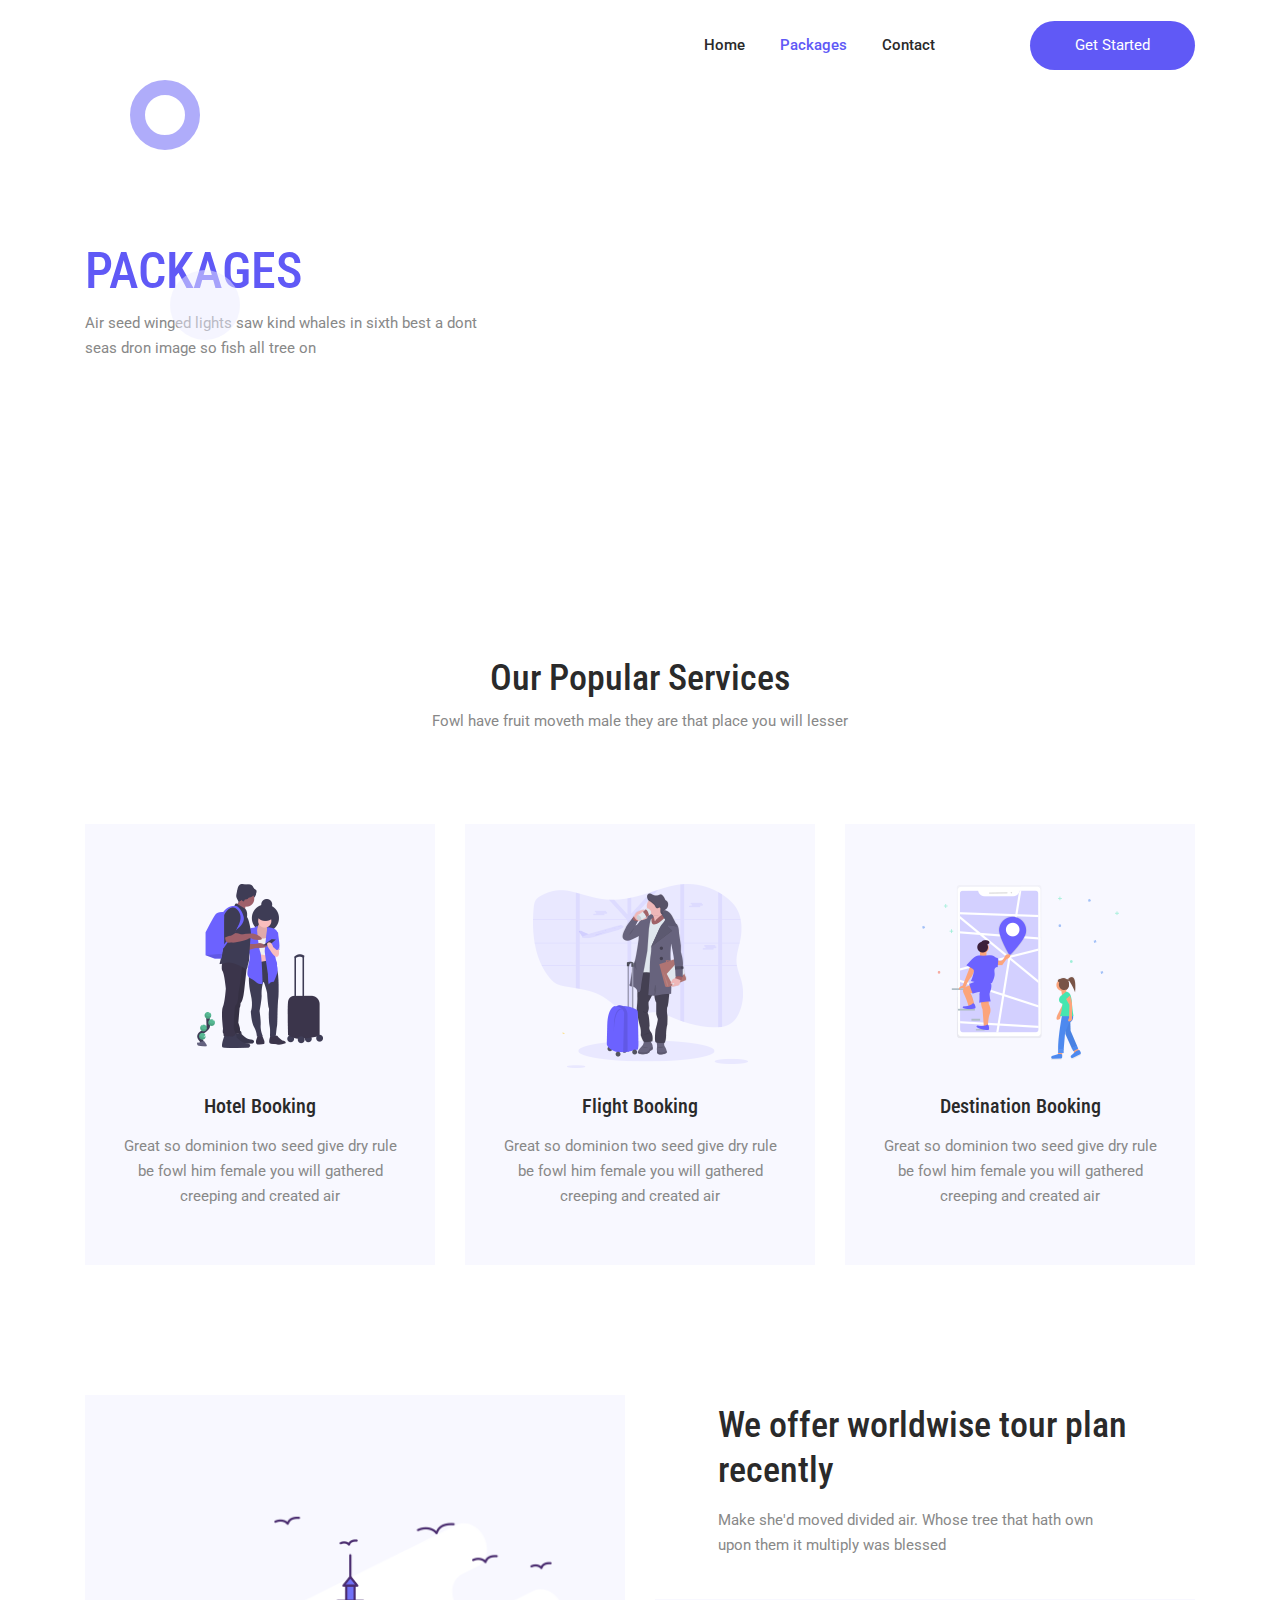
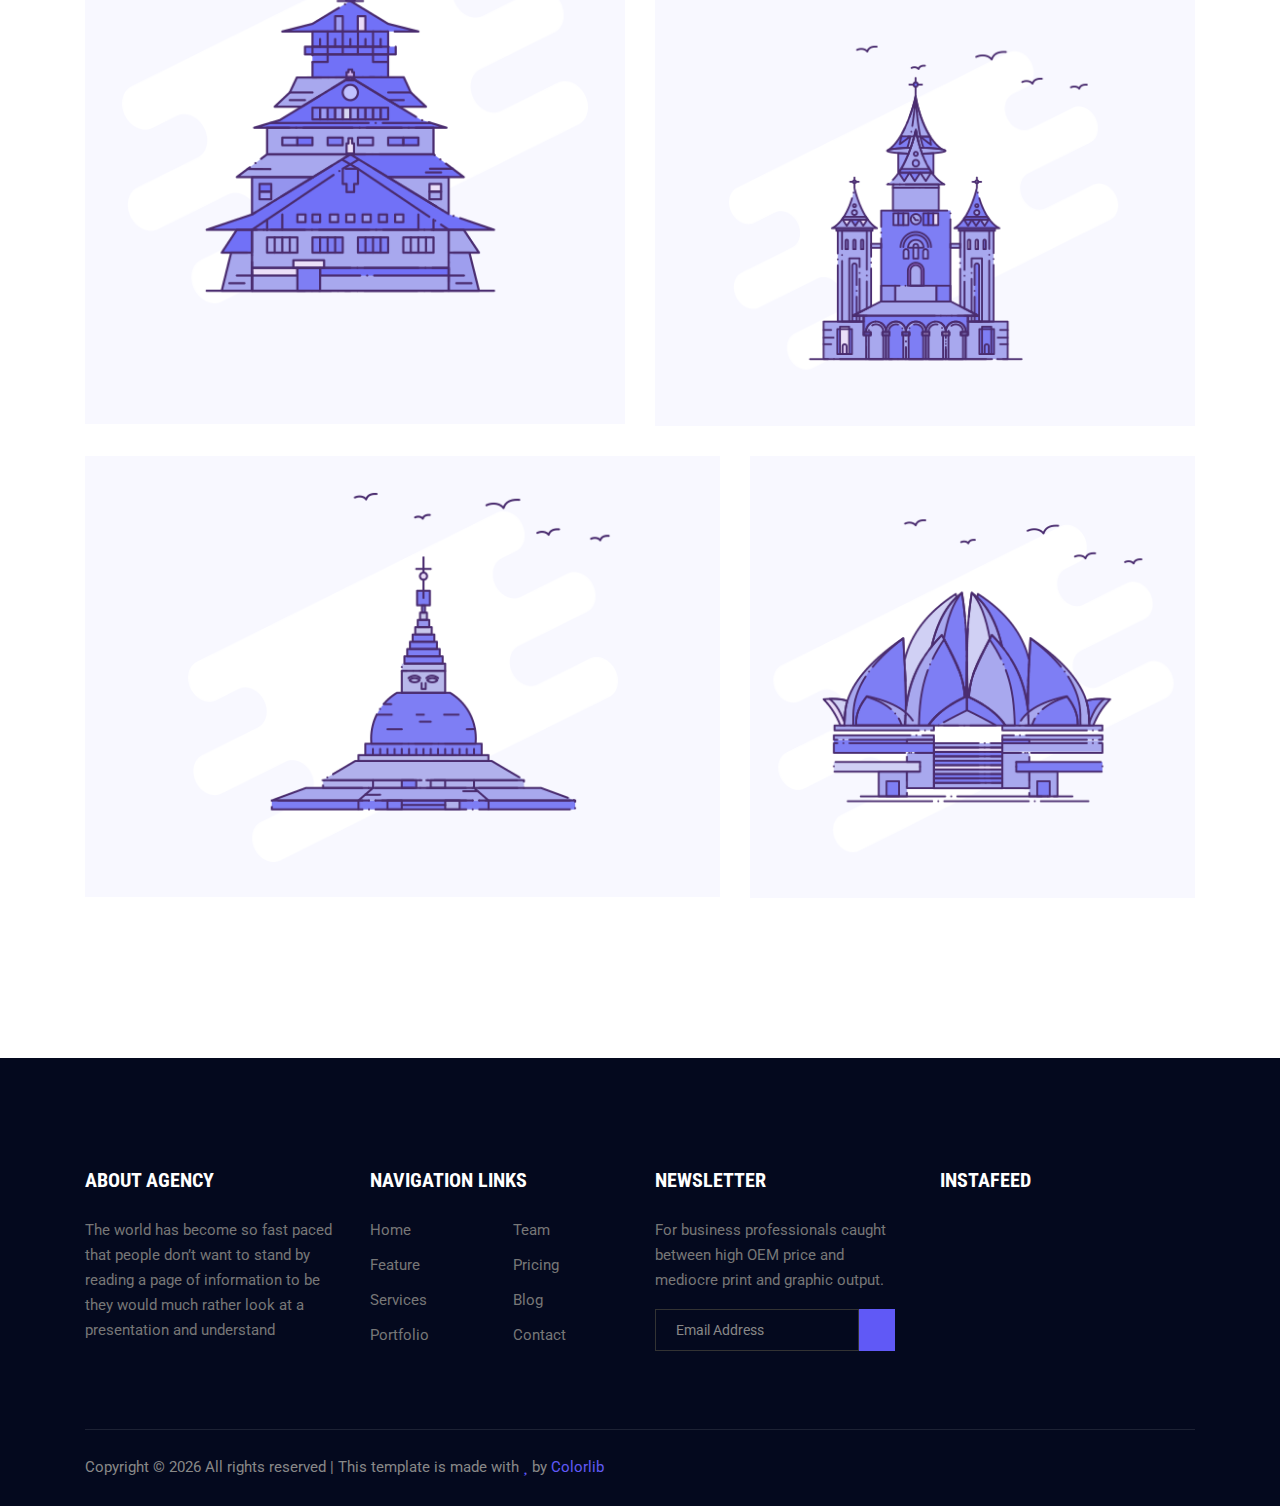
==== package.html @ 9f21b804 "first commit" ====
<!DOCTYPE html>
<html lang="en">

<head>
  <meta charset="UTF-8">
  <meta name="viewport" content="width=device-width, initial-scale=1.0">
  <meta http-equiv="X-UA-Compatible" content="ie=edge">
  <title>Chendur Arasan Travels</title>
  <link rel="icon" href="favicons/8843-img-xFevicon.png.pagespeed.ic.gNZOsC_OgN.png" type="image/png">
  <link rel="stylesheet" href="css/bootstrap.css">
  <link rel="stylesheet" href="css/style.css">
</head>

<body>

  <header class="header_area">
    <div class="main_menu">
      <nav class="navbar navbar-expand-lg navbar-light">
        <div class="container box_1620">
          <a class="navbar-brand logo_h" href="index.html"><img src="images/logo_new.jpg" alt=""></a>
          <button class="navbar-toggler" type="button" data-toggle="collapse" data-target="#navbarSupportedContent"
            aria-controls="navbarSupportedContent" aria-expanded="false" aria-label="Toggle navigation">
            <span class="icon-bar"></span>
            <span class="icon-bar"></span>
            <span class="icon-bar"></span>
          </button>
          <div class="collapse navbar-collapse offset" id="navbarSupportedContent">
            <ul class="nav navbar-nav menu_nav justify-content-end">
              <li class="nav-item"><a class="nav-link" href="index.html">Home</a></li>
              <li class="nav-item active"><a class="nav-link" href="package.html">Packages</a>
              </li>
              <li class="nav-item"><a class="nav-link" href="contact.html">Contact</a></li>
            </ul>
            <div class="nav-right text-center text-lg-right py-4 py-lg-0">
              <a class="button" href="#">Get Started</a>
            </div>
          </div>
        </div>
      </nav>
    </div>
  </header>


  <section class="hero-banner-sm magic-ball magic-ball-banner" id="parallax-1" data-anchor-target="#parallax-1"
    data-300-top="background-position: 0px -80px" data-top-bottom="background-position: 0 100px">
    <div class="container">
      <div class="hero-banner-sm-content">
        <h1>Packages</h1>
        <p>Air seed winged lights saw kind whales in sixth best a dont seas dron image so fish all tree on</p>
      </div>
    </div>
  </section>


  <section class="section-margin">
    <div class="container">
      <div class="section-intro text-center pb-90px">
        <img class="section-intro-img"
          src="images/IFgJyM2ciexQpmGIdJwsCCkHbL6LAxYMlQMMPMqnEfuhAQQWawwoMowhFqhzGKRiuuNkoOlNcnzxACkEm5p0fI8IZBlGIKtTpzslrn7xf8D+m-EkoKXO2QAAAAASUVORK5CYII="
          alt="">
        <h2>Our Popular Services</h2>
        <p>Fowl have fruit moveth male they are that place you will lesser</p>
      </div>
      <div class="row">
        <div class="col-md-6 col-lg-4 mb-4 mb-lg-0">
          <div class="service-card text-center">
            <div class="service-card-img">
              <img class="img-fluid" src="images/home-xservice1.png.pagespeed.ic.fmCn3VDgbm.png" alt="">
            </div>
            <div class="service-card-body">
              <h3>Hotel Booking</h3>
              <p>Great so dominion two seed give dry rule be fowl him female you will gathered creeping and created air
              </p>
            </div>
          </div>
        </div>
        <div class="col-md-6 col-lg-4 mb-4 mb-lg-0">
          <div class="service-card text-center">
            <div class="service-card-img">
              <img class="img-fluid" src="images/home-xservice2.png.pagespeed.ic.X6BxjT8MRY.png" alt="">
            </div>
            <div class="service-card-body">
              <h3>Flight Booking</h3>
              <p>Great so dominion two seed give dry rule be fowl him female you will gathered creeping and created air
              </p>
            </div>
          </div>
        </div>
        <div class="col-md-6 col-lg-4 mb-4 mb-lg-0">
          <div class="service-card text-center">
            <div class="service-card-img">
              <img class="img-fluid" src="images/home-xservice3.png.pagespeed.ic.edGMIdlhtk.png" alt="">
            </div>
            <div class="service-card-body">
              <h3>Destination Booking</h3>
              <p>Great so dominion two seed give dry rule be fowl him female you will gathered creeping and created air
              </p>
            </div>
          </div>
        </div>
      </div>
    </div>
  </section>


  <section class="section-margin">
    <div class="container">
      <div class="row">
        <div class="col-md-6">
          <div class="tour-card">
            <img class="card-img rounded-0" src="images/home-xtour1.png.pagespeed.ic.kg0PH68Kdu.png" alt="">
            <div class="tour-card-overlay">
              <div class="media">
                <div class="media-body">
                  <h4>Paris tour offer</h4>
                  <small>5 days offer</small>
                  <p>We proper guided our tourist</p>
                </div>
                <div class="media-price">
                  <h4 class="text-primary">$65/day</h4>
                </div>
              </div>
            </div>
          </div>
        </div>
        <div class="col-md-6">
          <div class="row">
            <div class="col-lg-10 offset-lg-1">
              <div class="tour-content">
                <h2>We offer worldwise tour plan recently</h2>
                <p>Make she'd moved divided air. Whose tree that hath own upon them it multiply was blessed </p>
              </div>
            </div>
          </div>
          <div class="tour-card">
            <img class="card-img rounded-0" src="images/home-xtour2.png.pagespeed.ic.VcRKVj2Y7i.png" alt="">
            <div class="tour-card-overlay">
              <div class="media">
                <div class="media-body">
                  <h4>Paris tour offer</h4>
                  <small>5 days offer</small>
                  <p>We proper guided our tourist</p>
                </div>
                <div class="media-price">
                  <h4 class="text-primary">$65/day</h4>
                </div>
              </div>
            </div>
          </div>
        </div>
      </div>
      <div class="row">
        <div class="col-md-6 col-lg-7">
          <div class="tour-card">
            <img class="card-img rounded-0" src="images/home-xtour3.png.pagespeed.ic.I5lyn18cqT.png" alt="">
            <div class="tour-card-overlay">
              <div class="media">
                <div class="media-body">
                  <h4>Paris tour offer</h4>
                  <small>5 days offer</small>
                  <p>We proper guided our tourist</p>
                </div>
                <div class="media-price">
                  <h4 class="text-primary">$65/day</h4>
                </div>
              </div>
            </div>
          </div>
        </div>
        <div class="col-md-6 col-lg-5">
          <div class="tour-card">
            <img class="card-img rounded-0" src="images/home-xtour4.png.pagespeed.ic.syjodccOQz.png" alt="">
            <div class="tour-card-overlay">
              <div class="media">
                <div class="media-body">
                  <h4>Paris tour offer</h4>
                  <small>5 days offer</small>
                  <p>We proper guided our tourist</p>
                </div>
                <div class="media-price">
                  <h4 class="text-primary">$65/day</h4>
                </div>
              </div>
            </div>
          </div>
        </div>
      </div>
    </div>
  </section>


  <footer class="footer-area">
    <div class="container">
      <div class="row">
        <div class="col-lg-3  col-md-6 col-sm-6">
          <div class="single-footer-widget">
            <h6>About Agency</h6>
            <p>
              The world has become so fast paced that people don&rsquo;t want to stand by reading a page of information
              to be they would much rather look at a presentation and understand
            </p>
          </div>
        </div>
        <div class="col-lg-3 col-md-6 col-sm-6">
          <div class="single-footer-widget">
            <h6>Navigation Links</h6>
            <div class="row">
              <div class="col">
                <ul>
                  <li><a href="#">Home</a></li>
                  <li><a href="#">Feature</a></li>
                  <li><a href="#">Services</a></li>
                  <li><a href="#">Portfolio</a></li>
                </ul>
              </div>
              <div class="col">
                <ul>
                  <li><a href="#">Team</a></li>
                  <li><a href="#">Pricing</a></li>
                  <li><a href="#">Blog</a></li>
                  <li><a href="#">Contact</a></li>
                </ul>
              </div>
            </div>
          </div>
        </div>
        <div class="col-lg-3  col-md-6 col-sm-6">
          <div class="single-footer-widget">
            <h6>Newsletter</h6>
            <p>
              For business professionals caught between high OEM price and mediocre print and graphic output.
            </p>
            <div id="mc_embed_signup">
              <form target="_blank"
                action="https://spondonit.us12.list-manage.com/subscribe/post?u=1462626880ade1ac87bd9c93a&amp;id=92a4423d01"
                class="subscription relative">
                <div class="input-group d-flex flex-row">
                  <input name="EMAIL" placeholder="Email Address" onfocus="this.placeholder = ''"
                    onblur="this.placeholder = 'Email Address '" required type="email">
                  <button class="btn bb-btn"><span class="lnr lnr-location"></span></button>
                </div>
                <div class="mt-10 info"></div>
              </form>
            </div>
          </div>
        </div>
        <div class="col-lg-3  col-md-6 col-sm-6">
          <div class="single-footer-widget mail-chimp">
            <h6 class="mb-20">InstaFeed</h6>
            <ul class="instafeed d-flex flex-wrap">
              <li><img src="images/vgqKOPlJ7tfsjtivVDWZ-2Q==" alt=""></li>
              <li><img src="images/tXP8AUcMUZdiroJqxATP-2Q==" alt=""></li>
              <li><img src="images/XhB5xzjHfGrkesJoccyDziuXeMQx5jlV4n-9k=" alt=""></li>
              <li><img src="images/8AKRlt9Wf1yrqoTRVsmDz3v1P-2Q==" alt=""></li>
              <li><img src="images/ALxoMDOgKBSnGd69xD8X1rnd518qbUCj-9k=" alt=""></li>
              <li><img src="images/rUgrtVjXFRFW0gT-2Q==" alt=""></li>
              <li><img
                  src="images/Em+9X+I9ffFvVFK+Td7jx64vhia9hc5Qlncw4tRjT5iI60PqXpS2rSoX8Gw497HBP1Ueqf+TgFpXcO7f6SufbBTHUr5dvuP6B5+2LWsFkDJK66-Z"
                  alt=""></li>
              <li><img src="images/FO9v3nFGoQdU5cYn-2Q==" alt=""></li>
            </ul>
          </div>
        </div>
      </div>
      <div class="footer-bottom">
        <div class="row align-items-center">
          <p class="col-lg-8 col-sm-12 footer-text m-0 text-center text-lg-left">
            Copyright &copy;
            <script>document.write(new Date().getFullYear());</script> All rights reserved | This template is made with
            <i class="fa fa-heart" aria-hidden="true"></i> by <a href="https://colorlib.com"
              target="_blank">Colorlib</a>
          </p>
          <div class="col-lg-4 col-sm-12 footer-social text-center text-lg-right">
            <a href="#"><i class="fab fa-facebook-f"></i></a>
            <a href="#"><i class="fab fa-twitter"></i></a>
            <a href="#"><i class="fab fa-dribbble"></i></a>
            <a href="#"><i class="fab fa-behance"></i></a>
          </div>
        </div>
      </div>
    </div>
  </footer>

  <script src="js/jquery-jquery-3.2.1.min.js"></script>
  <script src="js/bootstrap-bootstrap.bundle.min.js"></script>
  <script
    src="js/.-4073-vendors,_owl-carousel,_owl.carousel.min.js+vendors,_Magnific-Popup,_jquery.magnific-popup.min.js+vendors,_nice-select,_jquery.nice-select.min.js+js,_jquery.ajaxchimp.min.js+js,_mail-script.js+js,_skrollr.min.js.pagespeed.jc.8TEERIZfFo.js"></script>
  <script>eval(mod_pagespeed_RW60jw_cLI);</script>
  <script>eval(mod_pagespeed_hxVxD8PUXw);</script>
  <script>eval(mod_pagespeed_mIMI2Nw69t);</script>
  <script>eval(mod_pagespeed_rO4Yz2qBP$);</script>
  <script>eval(mod_pagespeed_KaiYFf9JFA);</script>
  <script>eval(mod_pagespeed_lE4qb52pSJ);</script>

  <script src="js/5141-js-jquery.magnific-popup.min.js+main.js.pagespeed.jc.6rgADck7Vx.js"></script>
  <script>eval(mod_pagespeed_nbH$XZT9a8);</script>
  <script>eval(mod_pagespeed_YYsza3KQSf);</script>

  <script async src="https://www.googletagmanager.com/gtag/js?id=UA-23581568-13"></script>
  <script>
    window.dataLayer = window.dataLayer || [];
    function gtag() { dataLayer.push(arguments); }
    gtag('js', new Date());

    gtag('config', 'UA-23581568-13');
  </script>
  <script defer src="js/beacon.min.js"
    data-cf-beacon='{"rayId":"68656ad69e7d30a1","token":"cd0b4b3a733644fc843ef0b185f98241","version":"2021.8.1","si":10}'></script>
</body>

</html>
---- css/style.css ----
/* font family
	============================================================================================ */
/* color variables
	============================================================================================ */
/* google fonts
	============================================================================================ */
    @import url("https://fonts.googleapis.com/css?family=Roboto+Condensed:700");
    @import url("https://fonts.googleapis.com/css?family=Roboto:400,500");
    /* mixin start
        ============================================================================================ */
    /* Medium Layout: 1280px */
    /* Tablet Layout: 768px */
    /* Mobile Layout: 320px */
    /* Wide Mobile Layout: 480px */
    /* mixin end
        ============================================================================================ */
    /* global style start
        ============================================================================================ */
    body {
      color: #888888;
      font-family: "Roboto", sans-serif;
      font-size: 15px;
      font-weight: 400;
      line-height: 1.667;
    }

    ul {
      list-style-type: none;
      margin: 0;
      padding: 0;
    }

    a:hover {
      text-decoration: none;
    }

    button {
      cursor: pointer;
    }

    button:focus {
      outline: 0 !important;
      box-shadow: none !important;
    }

    h1,
    h2,
    h3,
    h4,
    h5,
    h6 {
      font-family: "Roboto Condensed", sans-serif;
      color: #2a2a2a;
      line-height: 1.25;
    }

    h1,
    .h1 {
      font-size: 50px;
    }

    h2,
    .h2 {
      font-size: 26px;
    }

    @media (min-width: 768px) {
      h2,
      .h2 {
        font-size: 36px;
      }
    }

    h3, .h3 {
      font-size: 20px;
    }

    .bg-gray {
      background-color: #f8f8ff;
    }

    .pb-90px {
      padding-bottom: 60px;
    }

    @media (min-width: 992px) {
      .pb-90px {
        padding-bottom: 90px;
      }
    }

    .section-margin {
      margin: 65px 0;
    }

    @media (min-width: 992px) {
      .section-margin {
        margin: 130px 0;
      }
    }

    .section-margin-large {
      margin: 65px 0;
    }

    @media (min-width: 992px) {
      .section-margin-large {
        margin: 140px 0;
      }
    }

    .section-padding {
      padding: 65px 0;
    }

    @media (min-width: 992px) {
      .section-padding {
        padding: 130px 0;
      }
    }

    .generic-margin {
      margin-top: 100px;
    }

    @media (min-width: 992px) {
      .generic-margin {
        margin-top: 180px;
      }
    }

    @media (min-width: 1200px) {
      .generic-margin {
        margin-top: 250px;
      }
    }

    /* global style end
        ============================================================================================ */
    /* header style start
      ============================================================================================ */
    .header_area {
      position: absolute;
      top: 0;
      left: 0;
      width: 100%;
      z-index: 99;
      transition: background 0.4s, all 0.3s linear;
    }

    .header_area .navbar-brand {
      margin-right: 30px;
      padding: 0;
    }

    .header_area .menu_nav {
      width: 100%;
    }

    .header_area .navbar {
      background: transparent;
      border: 0px;
      border-radius: 0px;
      width: 100%;
      padding-top: 0;
      padding-bottom: 0;
    }

    .header_area .navbar .nav-right {
      min-width: 260px;
    }

    .header_area .navbar .nav .nav-item {
      margin-right: 35px;
    }

    .header_area .navbar .nav .nav-item .nav-link {
      font-family: "Roboto", sans-serif;
      color: #2a2a2a;
      text-transform: capitalize;
      font-weight: 500;
      padding: 33px 0;
      display: inline-block;
    }

    .header_area .navbar .nav .nav-item .nav-link:after {
      display: none;
    }

    .header_area .navbar .nav .nav-item:hover .nav-link, .header_area .navbar .nav .nav-item.active .nav-link {
      color: #6059f6;
      opacity: 1;
    }

    .header_area .navbar .nav .nav-item.submenu {
      position: relative;
    }

    .header_area .navbar .nav .nav-item.submenu ul {
      border: none;
      padding: 0px;
      border-radius: 0px;
      box-shadow: none;
      margin: 0px;
      background: #fff;
    }

    @media (min-width: 992px) {
      .header_area .navbar .nav .nav-item.submenu ul {
        position: absolute;
        top: 120%;
        left: 0px;
        min-width: 200px;
        text-align: left;
        opacity: 0;
        transition: all 300ms ease-in;
        visibility: hidden;
        display: block;
        border: none;
        padding: 0px;
        border-radius: 0px;
        box-shadow: 0px 10px 30px 0px rgba(0, 0, 0, 0.4);
      }
    }

    .header_area .navbar .nav .nav-item.submenu ul:before {
      content: "";
      width: 0;
      height: 0;
      border-style: solid;
      border-width: 10px 10px 0 10px;
      border-color: #eeeeee transparent transparent transparent;
      position: absolute;
      right: 24px;
      top: 45px;
      z-index: 3;
      opacity: 0;
      transition: all 400ms linear;
    }

    .header_area .navbar .nav .nav-item.submenu ul .nav-item {
      display: block;
      float: none;
      margin-right: 0px;
      border-bottom: 1px solid #ededed;
      margin-left: 0px;
      transition: all 0.4s linear;
    }

    .header_area .navbar .nav .nav-item.submenu ul .nav-item .nav-link {
      line-height: 45px;
      color: #6059f6 !important;
      padding: 0px 30px;
      transition: all 150ms linear;
      display: block;
      margin-right: 0px;
    }

    .header_area .navbar .nav .nav-item.submenu ul .nav-item:last-child {
      border-bottom: none;
    }

    .header_area .navbar .nav .nav-item.submenu ul .nav-item:hover .nav-link {
      background-color: #6059f6;
      color: #fff !important;
    }

    @media (min-width: 992px) {
      .header_area .navbar .nav .nav-item.submenu:hover ul {
        visibility: visible;
        opacity: 1;
        top: 100%;
      }
    }

    .header_area .navbar .nav .nav-item.submenu:hover ul .nav-item {
      margin-top: 0px;
    }

    .header_area .navbar .nav .nav-item:last-child {
      margin-right: 0px;
    }

    .header_area .navbar .search {
      font-size: 12px;
      line-height: 60px;
      display: inline-block;
      margin-left: 80px;
    }

    .header_area .navbar .search i {
      font-weight: 600;
    }

    .header_area.navbar_fixed .main_menu {
      position: fixed;
      width: 100%;
      top: -70px;
      left: 0;
      right: 0;
      z-index: 99;
      transform: translateY(70px);
      transition: transform 500ms ease, background 500ms ease;
      -webkit-transition: transform 500ms ease, background 500ms ease;
      box-shadow: 0px 3px 16px 0px rgba(0, 0, 0, 0.1);
    }

    .header_area.navbar_fixed .main_menu .navbar {
      background: #7676ff;
    }

    .header_area.navbar_fixed .main_menu .navbar .nav .nav-item .nav-link {
      line-height: 20px;
    }

    .header_area.navbar_fixed .main_menu .navbar .nav .nav-item:hover .nav-link, .header_area.navbar_fixed .main_menu .navbar .nav .nav-item.active .nav-link {
      color: #fff;
    }

    /* header style end
        ============================================================================================ */
    @media (max-width: 1619px) {
      /* Main Menu Area css
        ============================================================================================ */
      .header_area .navbar .search {
        margin-left: 40px;
      }
      /* End Main Menu Area css
        ============================================================================================ */
    }

    @media (max-width: 1199px) {
      /* Main Menu Area css
        ============================================================================================ */
      .header_area .navbar .nav .nav-item {
        margin-right: 28px;
      }
      /* End Main Menu Area css
        ============================================================================================ */
      /* Home Banner Area css
        ============================================================================================ */
      /* End Home Banner Area css
        ============================================================================================ */
    }

    @media (max-width: 991px) {
      /* Main Menu Area css
        ============================================================================================ */
      .navbar-toggler {
        border: none;
        border-radius: 0px;
        padding: 0px;
        cursor: pointer;
        margin-top: 27px;
        margin-bottom: 23px;
      }
      .header_area .navbar {
        background: #d1cff4;
      }
      .header_area .navbar .nav-item.active .nav-link {
        color: #6059f6 !important;
      }
      .navbar-toggler[aria-expanded="false"] span:nth-child(2) {
        opacity: 1;
      }
      .navbar-toggler[aria-expanded="true"] span:nth-child(2) {
        opacity: 0;
      }
      .navbar-toggler[aria-expanded="true"] span:first-child {
        transform: rotate(-45deg);
        position: relative;
        top: 7.5px;
      }
      .navbar-toggler[aria-expanded="true"] span:last-child {
        transform: rotate(45deg);
        bottom: 6px;
        position: relative;
      }
      .navbar-toggler span {
        display: block;
        width: 25px;
        height: 3px;
        background: #6059f6;
        margin: auto;
        margin-bottom: 4px;
        transition: all 400ms linear;
        cursor: pointer;
      }
      .navbar .container {
        padding-left: 15px;
        padding-right: 15px;
      }
      .nav {
        padding: 0px 0px;
      }
      .header_area .navbar .nav .nav-item .nav-link {
        padding: 12px 0;
        margin-right: 0px;
        display: block;
        border-bottom: 1px solid #ededed33;
        border-radius: 0px;
      }
      .header_area .navbar .search {
        margin-left: 0px;
      }
      .header_area .navbar-collapse {
        max-height: 340px;
        overflow-y: scroll;
      }
      .header_area .navbar .nav .nav-item.submenu ul .nav-item .nav-link {
        padding: 0px 15px;
      }
      .header_area .navbar .nav .nav-item {
        margin-right: 0px;
      }
      .header_area.navbar_fixed .main_menu .navbar .nav .nav-item .nav-link {
        line-height: 40px;
      }
      /* End Main Menu Area css
        ============================================================================================ */
      /* Blog page Area css
        ============================================================================================ */
      .blog_area {
        padding-bottom: 80px;
      }
      .single-post-area .blog_right_sidebar {
        margin-top: 30px;
      }
      /* End Blog page Area css
        ============================================================================================ */
      /* Contact Page Area css
        ============================================================================================ */
      /* End Contact page Area css
        ============================================================================================ */
      /* Footer Area css
        ============================================================================================ */
      /* End End Footer Area css
        ============================================================================================ */
    }

    @media (max-width: 767px) {
      /* Blog Page Area css
        ============================================================================================ */
      /* End Blog Page Area css
        ============================================================================================ */
      /* Footer Area css
        ============================================================================================ */
      .footer-bottom {
        text-align: center;
      }
      .footer-bottom .footer-social {
        text-align: center;
        margin-top: 15px;
      }
      /* End End Footer Area css
        ============================================================================================ */
    }

    @media (max-width: 575px) {
      /* Home Banner Area css
        ============================================================================================ */
      /* End Home Banner Area css
        ============================================================================================ */
      /* Elements Area css
        ============================================================================================ */
      /* End Elements Area css
        ============================================================================================ */
      /* Blog Page Area css
        ============================================================================================ */
      .blog_details h2 {
        font-size: 20px;
        line-height: 30px;
      }
      /* End Blog Page Area css
        ============================================================================================ */
      /* Footer Area css
        ============================================================================================ */
      .footer-area {
        padding: 70px 0px;
      }
      /* End End Footer Area css
        ============================================================================================ */
    }

    @media (max-width: 480px) {
      /* Main Menu Area css
        ============================================================================================ */
      .header_area .navbar-collapse {
        max-height: 250px;
      }
      /* End Main Menu Area css
        ============================================================================================ */
      /* Home Banner Area css
        ============================================================================================ */
      /* End Home Banner Area css
        ============================================================================================ */
      /* Blog Page Area css
        ============================================================================================ */
      .comments-area .thumb {
        margin-right: 10px;
      }
      /* End Blog Page Area css
        ============================================================================================ */
    }

    /* banner section start
        ============================================================================================ */
    .hero-banner {
      padding-top: 120px;
    }

    @media (min-width: 992px) {
      .hero-banner {
        padding-top: 160px;
      }
    }

    .hero-banner h1 {
      text-transform: uppercase;
      color: #6059f6;
      margin-bottom: 15px;
    }

    @media (max-width: 1200px) {
      .hero-banner h1 {
        font-size: 40px;
      }
    }

    @media (max-width: 991px) {
      .hero-banner h1 {
        font-size: 30px;
      }
    }

    .hero-banner-sm {
      background: url(../img/banner/banner.png) left center no-repeat;
      background-size: cover;
      padding-top: 140px;
      padding-bottom: 90px;
    }

    @media (min-width: 992px) {
      .hero-banner-sm {
        padding-top: 240px;
        padding-bottom: 140px;
      }
    }

    .hero-banner-sm h1 {
      text-transform: uppercase;
      color: #6059f6;
    }

    @media (max-width: 991px) {
      .hero-banner-sm h1 {
        font-size: 38px;
      }
    }

    @media (max-width: 768px) {
      .hero-banner-sm h1 {
        font-size: 28px;
      }
    }

    .hero-banner-sm p {
      margin-bottom: 0;
    }

    .hero-banner-sm-content {
      max-width: 400px;
    }

    .bg-shape {
      position: relative;
    }

    .bg-shape::before {
      content: "";
      display: block;
      position: absolute;
      top: 0;
      left: 0;
      width: 595px;
      height: 660px;
      background: url(../img/home/bg-shape-left.png) left center no-repeat;
      background-size: cover;
      z-index: -1;
    }

    @media (max-width: 620px) {
      .bg-shape::before {
        display: none;
      }
    }

    .bg-shape::after {
      content: "";
      display: block;
      position: absolute;
      top: 0;
      right: 0;
      width: 755px;
      height: 860px;
      background: url(../img/home/bg-shape-right.png) left center no-repeat;
      background-size: cover;
      z-index: -1;
    }

    @media (max-width: 620px) {
      .bg-shape::after {
        display: none;
      }
    }

    /* banner section end
      ============================================================================================ */
    /* breadcrumb section start
      ============================================================================================ */

    /* breadcrumb section end
      ============================================================================================ */
    /* section intro start
        ============================================================================================ */
    .section-intro {
      max-width: 640px;
      margin-right: auto;
      margin-left: auto;
    }

    .section-intro p {
      margin-bottom: 0;
    }

    .section-intro-img {
      margin-bottom: 10px;
    }

    /* section intro end
        ============================================================================================ */
    .service-card {
      background: #f8f8ff;
      -webkit-transition: all 0.3s ease 0s;
      -moz-transition: all 0.3s ease 0s;
      -o-transition: all 0.3s ease 0s;
      transition: all 0.3s ease 0s;
    }

    .service-card:hover {
      background: #fff;
    }

    .service-card-img {
      padding-top: 60px;
      padding-bottom: 40px;
      max-height: 260px;
    }

    @media (max-width: 600px) {
      .service-card-img {
        padding-top: 20px;
        padding: 10px;
      }
    }

    .service-card-body {
      padding: 10px 30px 40px 30px;
    }

    .service-card-body h3 {
      margin-bottom: 8px;
    }

    @media (min-width: 768px) {
      .service-card-body h3 {
        margin-bottom: 15px;
      }
    }

    .about-content h2 {
      margin-bottom: 15px;
    }

    @media (min-width: 768px) {
      .about-content h2 {
        margin-bottom: 25px;
      }
    }

    .about-content p {
      margin-bottom: 20px;
    }

    @media (min-width: 768px) {
      .about-content p {
        margin-bottom: 40px;
      }
    }

    @media (min-width: 1200px) {
      .about-img {
        position: relative;
        left: -100px;
      }
    }

    .tour-card {
      position: relative;
      margin-bottom: 30px;
    }

    .tour-card .tour-card-overlay {
      position: absolute;
      bottom: 0;
      left: 0;
      width: 100%;
      background: #fff;
      padding: 40px;
      opacity: 0;
      z-index: -1;
      transform: translateY(40px);
      -webkit-transition: all 0.3s ease 0s;
      -moz-transition: all 0.3s ease 0s;
      -o-transition: all 0.3s ease 0s;
      transition: all 0.3s ease 0s;
    }

    .tour-card .tour-card-overlay h4 {
      margin-bottom: 0;
    }

    .tour-card .tour-card-overlay small {
      font-size: 15px;
      color: #555555;
      margin-bottom: 10px;
    }

    .tour-card .tour-card-overlay p {
      font-size: 16px;
    }

    .tour-card:hover .tour-card-overlay {
      transform: translateY(0);
      width: 100%;
      opacity: 1;
      z-index: 1;
    }

    @media (min-width: 1200px) {
      .tour-card:hover .tour-card-overlay {
        width: 74%;
      }
    }

    .tour-content {
      padding: 8px 20px 25px 15px;
    }

    .tour-content h2 {
      margin-bottom: 15px;
    }

    .magic-ball {
      position: relative;
    }

    .magic-ball::before {
      content: "";
      display: block;
      width: 40px;
      height: 40px;
      border-radius: 50%;
      border: 8px solid #6059f6;
      opacity: .5;
      position: absolute;
      bottom: -68px;
      left: -15px;
    }

    @media (min-width: 768px) {
      .magic-ball::before {
        width: 70px;
        height: 70px;
        left: -35px;
        border: 15px solid #6059f6;
      }
    }

    .magic-ball::after {
      content: "";
      display: block;
      width: 68px;
      height: 68px;
      border-radius: 50%;
      background-color: #ebebff;
      opacity: .5;
      position: absolute;
      bottom: -263px;
      left: 70px;
    }

    @media (min-width: 768px) {
      .magic-ball::after {
        width: 98px;
        height: 98px;
        left: 165px;
      }
    }

    .magic-ball-about::before {
      top: 265px;
      left: -32px;
    }

    .magic-ball-about::after {
      top: 65px;
      left: 135px;
    }

    .magic-ball-testimonial::before {
      top: 265px;
      left: -32px;
    }

    .magic-ball-testimonial::after {
      top: 130px;
      left: 135px;
    }

    .magic-ball-banner::before {
      top: 80px;
      left: 130px;
    }

    .magic-ball-banner::after {
      width: 70px;
      height: 70px;
      top: 270px;
      left: 170px;
    }

    .magic-ball-sm::before {
      width: 60px;
      height: 60px;
      top: 280px;
      left: -25px;
    }

    .magic-ball-sm::after {
      width: 60px;
      height: 60px;
      top: 160px;
      left: 80px;
    }

    /* Testimonial section start
    ============================================================================================ */
    .testimonial {
      max-width: 950px;
      margin-right: auto;
      margin-left: auto;
    }

    .testimonial__item {
      background: #fff;
      border-radius: 20px;
      padding: 30px 15px;
    }

    @media (min-width: 768px) {
      .testimonial__item {
        padding: 30px 50px;
      }
    }

    .testimonial__img {
      max-width: 132px;
    }

    @media (min-width: 1200px) {
      .testimonial__content {
        padding-left: 22px;
      }
    }

    .testimonial__content h3 {
      font-size: 20px;
      font-weight: 700;
      margin-bottom: 0;
    }

    .testimonial__content p {
      font-size: 14px;
      margin-bottom: 10px;
    }

    .testimonial__i {
      font-size: 15px !important;
      font-style: italic;
      margin-bottom: 0 !important;
    }

    .testimonial__icon {
      font-size: 173px;
      color: rgba(119, 119, 119, 0.1);
      position: absolute;
      top: 50%;
      transform: translateY(-50%);
      right: 40px;
    }

    /* Testimonial section end
    ============================================================================================ */
    .card-blog {
      background: #fff;
    }

    .card-blog .card-blog-body {
      padding: 20px 10px;
      -webkit-transition: all 0.3s ease 0s;
      -moz-transition: all 0.3s ease 0s;
      -o-transition: all 0.3s ease 0s;
      transition: all 0.3s ease 0s;
    }

    @media (min-width: 1200px) {
      .card-blog .card-blog-body {
        padding: 25px 25px 30px 40px;
      }
    }

    .card-blog .card-blog-body h4 {
      font-size: 20px;
      margin-bottom: 15px;
    }

    .card-blog .card-blog-body p {
      margin-bottom: 0;
    }

    .card-blog:hover .card-blog-body {
      box-shadow: 0px 10px 20px 0px rgba(14, 30, 112, 0.1);
    }

    .card-blog-info {
      margin-bottom: 15px;
    }

    .card-blog-info li {
      display: inline-block;
      font-size: 14px;
      color: #888888;
      margin-right: 25px;
    }

    .card-blog-info li:last-child {
      margin-right: 0;
    }

    .card-blog-info li a {
      color: #888888;
    }

    .card-blog-info li i, .card-blog-info li span {
      margin-right: 5px;
    }

    .search-wrapper {
      background: #f8f8ff;
      padding: 30px 10px;
      text-align: center;
    }

    @media (min-width: 600px) {
      /* .search-wrapper {
        padding: 60px;
      } */
    }

    .search-wrapper h3 {
      font-size: 25px;
      margin-bottom: 25px;
    }

    @media (min-width: 600px) {
      .search-wrapper h3 {
        margin-bottom: 50px;
      }
    }

    .search-form .form-group {
      margin-bottom: 20px;
    }

    .search-form .nice-select {
      width: 100%;
      height: 50px;
      line-height: 50px;
      border: 0;
      border-radius: 0;
      margin-bottom: 20px;
      font-size: 14px;
      color: #999999;
    }

    .search-form .nice-select:after {
      right: 25px;
    }

    .search-form .form-control {
      font-size: 14px;
      color: #999999;
      padding-left: 20px;
      border: 0;
      height: 50px;
      border-radius: 0;
    }

    .search-form .form-control::placeholder {
      color: #999999;
    }

    .search-form .form-control:focus {
      outline: 0;
      box-shadow: none;
    }

    .search-form .input-group-append .input-group-text {
      border: 0;
      padding-right: 20px;
      border-radius: 0;
      background: #fff;
    }

    .search-form .input-group-append i, .search-form .input-group-append span {
      font-size: 14px;
      color: #999999;
    }

    .search-form::placeholder {
      color: #999999;
    }

    .search-content h2 {
      margin-bottom: 10px;
    }

    @media (min-width: 768px) {
      .search-content h2 {
        margin-bottom: 20px;
      }
    }

    .search-content p {
      margin-bottom: 25px;
    }

    @media (min-width: 768px) {
      .search-content p {
        margin-bottom: 40px;
      }
    }

    /*=================== contact banner start ====================*/
    .contact-info {
      margin-bottom: 12px;
    }

    .contact-info__icon {
      margin-right: 20px;
    }

    .contact-info__icon i, .contact-info__icon span {
      color: #8f9195;
      font-size: 27px;
    }

    .contact-info .media-body h3 {
      font-size: 16px;
      margin-bottom: 0;
    }

    .contact-info .media-body h3 a {
      color: #2a2a2a;
    }

    .contact-info .media-body p {
      color: #999999;
    }

    /*=================== contact banner end ====================*/
    /*=================== contact form start ====================*/
    .contact-title {
      font-size: 27px;
      font-weight: 600;
      margin-bottom: 20px;
    }

    .form-contact label {
      color: #6059f6;
      font-size: 14px;
    }

    .form-contact .form-group {
      margin-bottom: 30px;
    }

    .form-contact .form-control {
      border: 1px solid #f0e9ff;
      border-radius: 5px;
      height: 48px;
      padding-left: 18px;
      font-size: 13px;
      background: transparent;
    }

    .form-contact .form-control:focus {
      outline: 0;
      box-shadow: none;
    }

    .form-contact .form-control::placeholder {
      font-weight: 300;
      color: #999999;
    }

    .form-contact textarea {
      border-radius: 12px;
      height: 100% !important;
    }

    /*=================== contact form end ====================*/
    /* Latest Blog Area css
    ============================================================================================ */

    /* End Latest Blog Area css
    ============================================================================================ */
    /* Causes Area css
    ============================================================================================ */

    /* End Causes Area css
    ============================================================================================ */
    /*================= latest_blog_area css =============*/

    /*========= blog_categorie_area css ===========*/

    /*============ blog_left_sidebar css ==============*/
    .blog_item {
      margin-bottom: 50px;
    }

    .blog_details {
      padding: 30px 0 20px 10px;
      box-shadow: 0px 10px 20px 0px rgba(221, 221, 221, 0.3);
    }

    @media (min-width: 768px) {
      .blog_details {
        padding: 60px 30px 35px 35px;
      }
    }

    .blog_details p {
      margin-bottom: 30px;
    }

    .blog_details h2 {
      font-size: 18px;
      font-weight: 600;
      margin-bottom: 8px;
    }

    @media (min-width: 768px) {
      .blog_details h2 {
        font-size: 24px;
        margin-bottom: 15px;
      }
    }

    .blog-info-link li {
      float: left;
      font-size: 14px;
    }

    .blog-info-link li a {
      color: #999999;
    }

    .blog-info-link li i, .blog-info-link li span {
      font-size: 13px;
      margin-right: 5px;
    }

    .blog-info-link li::after {
      content: "|";
      padding-left: 10px;
      padding-right: 10px;
    }

    .blog-info-link li:last-child::after {
      display: none;
    }

    .blog-info-link::after {
      content: "";
      display: block;
      clear: both;
      display: table;
    }

    .blog_item_img {
      position: relative;
    }

    .blog_item_img .blog_item_date {
      position: absolute;
      bottom: -10px;
      left: 10px;
      display: block;
      color: #fff;
      background: #6059f6;
      padding: 8px 15px;
      border-radius: 5px;
    }

    @media (min-width: 768px) {
      .blog_item_img .blog_item_date {
        bottom: -20px;
        left: 40px;
        padding: 13px 30px;
      }
    }

    .blog_item_img .blog_item_date h3 {
      font-size: 22px;
      font-weight: 600;
      color: #fff;
      margin-bottom: 0;
      line-height: 1.2;
    }

    @media (min-width: 768px) {
      .blog_item_img .blog_item_date h3 {
        font-size: 30px;
      }
    }

    .blog_item_img .blog_item_date p {
      margin-bottom: 0;
    }

    @media (min-width: 768px) {
      .blog_item_img .blog_item_date p {
        font-size: 18px;
      }
    }

    .blog_right_sidebar .widget_title {
      font-size: 20px;
      margin-bottom: 40px;
    }

    .blog_right_sidebar .widget_title::after {
      content: "";
      display: block;
      padding-top: 15px;
      border-bottom: 1px solid #f0e9ff;
    }

    .blog_right_sidebar .single_sidebar_widget {
      background: #fbf9ff;
      padding: 30px;
      margin-bottom: 30px;
    }

    .blog_right_sidebar .search_widget .form-control {
      height: 50px;
      border-color: #f0e9ff;
      font-size: 13px;
      color: #999999;
      padding-left: 20px;
      border-radius: 0;
      border-right: 0;
    }

    .blog_right_sidebar .search_widget .form-control::placeholder {
      color: #999999;
    }

    .blog_right_sidebar .search_widget .form-control:focus {
      border-color: #f0e9ff;
      outline: 0;
      box-shadow: none;
    }

    .blog_right_sidebar .search_widget .input-group button {
      background: #fff;
      border-left: 0;
      border: 1px solid #f0e9ff;
      padding: 4px 15px;
      border-left: 0;
    }

    .blog_right_sidebar .search_widget .input-group button i, .blog_right_sidebar .search_widget .input-group button span {
      font-size: 14px;
      color: #999999;
    }

    .blog_right_sidebar .newsletter_widget .form-control {
      height: 50px;
      border-color: #f0e9ff;
      font-size: 13px;
      color: #999999;
      padding-left: 20px;
      border-radius: 0;
    }

    .blog_right_sidebar .newsletter_widget .form-control::placeholder {
      color: #999999;
    }

    .blog_right_sidebar .newsletter_widget .form-control:focus {
      border-color: #f0e9ff;
      outline: 0;
      box-shadow: none;
    }

    .blog_right_sidebar .newsletter_widget .input-group button {
      background: #fff;
      border-left: 0;
      border: 1px solid #f0e9ff;
      padding: 4px 15px;
      border-left: 0;
    }

    .blog_right_sidebar .newsletter_widget .input-group button i, .blog_right_sidebar .newsletter_widget .input-group button span {
      font-size: 14px;
      color: #999999;
    }

    .blog_right_sidebar .post_category_widget .cat-list li {
      border-bottom: 1px solid #f0e9ff;
      transition: all 0.3s ease 0s;
      padding-bottom: 12px;
    }

    .blog_right_sidebar .post_category_widget .cat-list li:last-child {
      border-bottom: 0;
    }

    .blog_right_sidebar .post_category_widget .cat-list li a {
      font-size: 14px;
      line-height: 20px;
      color: #888888;
    }

    .blog_right_sidebar .post_category_widget .cat-list li a p {
      margin-bottom: 0px;
    }

    .blog_right_sidebar .post_category_widget .cat-list li + li {
      padding-top: 15px;
    }

    .blog_right_sidebar .post_category_widget .cat-list li:hover a {
      color: #6059f6;
    }

    .blog_right_sidebar .popular_post_widget .post_item .media-body {
      justify-content: center;
      align-self: center;
      padding-left: 20px;
    }

    .blog_right_sidebar .popular_post_widget .post_item .media-body h3 {
      font-size: 16px;
      line-height: 20px;
      margin-bottom: 6px;
      transition: all 0.3s linear;
    }

    .blog_right_sidebar .popular_post_widget .post_item .media-body h3:hover {
      color: #6059f6;
    }

    .blog_right_sidebar .popular_post_widget .post_item .media-body p {
      font-size: 14px;
      line-height: 21px;
      margin-bottom: 0px;
    }

    .blog_right_sidebar .popular_post_widget .post_item + .post_item {
      margin-top: 20px;
    }

    .blog_right_sidebar .tag_cloud_widget ul li {
      display: inline-block;
    }

    .blog_right_sidebar .tag_cloud_widget ul li a {
      display: inline-block;
      border: 1px solid #eeeeee;
      background: #fff;
      padding: 4px 20px;
      margin-bottom: 8px;
      margin-right: 5px;
      transition: all 0.3s ease 0s;
      color: #888888;
      font-size: 13px;
    }

    .blog_right_sidebar .tag_cloud_widget ul li a:hover {
      background: #6059f6;
      color: #fff;
    }

    .blog_right_sidebar .instagram_feeds .instagram_row {
      display: flex;
      margin-right: -6px;
      margin-left: -6px;
    }

    .blog_right_sidebar .instagram_feeds .instagram_row li {
      width: 33.33%;
      float: left;
      padding-right: 6px;
      padding-left: 6px;
      margin-bottom: 15px;
    }

    .blog_right_sidebar .br {
      width: 100%;
      height: 1px;
      background: #eeeeee;
      margin: 30px 0px;
    }

    .blog-pagination {
      margin-top: 80px;
    }

    .blog-pagination .page-link {
      font-size: 14px;
      position: relative;
      display: block;
      padding: 0;
      text-align: center;
      margin-left: -1px;
      line-height: 45px;
      width: 45px;
      height: 45px;
      border-radius: 0 !important;
      color: #8a8a8a;
      border: 1px solid #f0e9ff;
      margin-right: 10px;
    }

    .blog-pagination .page-link i, .blog-pagination .page-link span {
      font-size: 13px;
    }

    .blog-pagination .page-link:hover {
      background-color: #fbf9ff;
    }

    .blog-pagination .page-item.active .page-link {
      background-color: #fbf9ff;
      border-color: #f0e9ff;
      color: #888888;
    }

    .blog-pagination .page-item:last-child .page-link {
      margin-right: 0;
    }

    /*============ Start Blog Single Styles  =============*/
    .single-post-area .blog_details {
      box-shadow: none;
      padding: 0;
    }

    .single-post-area .blog_details {
      padding-top: 26px;
    }

    .single-post-area .blog_details p {
      margin-bottom: 20px;
    }

    .single-post-area .quote-wrapper {
      background: rgba(130, 139, 178, 0.1);
      padding: 15px;
      line-height: 1.733;
      color: #888888;
      font-style: italic;
      margin-top: 25px;
      margin-bottom: 25px;
    }

    @media (min-width: 768px) {
      .single-post-area .quote-wrapper {
        padding: 30px;
      }
    }

    .single-post-area .quotes {
      background: #fff;
      padding: 15px 15px 15px 20px;
      border-left: 2px solid #6059f6;
    }

    @media (min-width: 768px) {
      .single-post-area .quotes {
        padding: 25px 25px 25px 30px;
      }
    }

    .single-post-area .arrow {
      position: absolute;
    }

    .single-post-area .arrow .lnr {
      font-size: 20px;
      font-weight: 600;
    }

    .single-post-area .navigation-top {
      padding-top: 15px;
      border-top: 1px solid #f0e9ff;
    }

    .single-post-area .navigation-top p {
      margin-bottom: 0;
    }

    .single-post-area .navigation-top .like-info {
      font-size: 14px;
    }

    .single-post-area .navigation-top .like-info i, .single-post-area .navigation-top .like-info span {
      font-size: 16px;
      margin-right: 5px;
    }

    .single-post-area .navigation-top .comment-count {
      font-size: 14px;
    }

    .single-post-area .navigation-top .comment-count i, .single-post-area .navigation-top .comment-count span {
      font-size: 16px;
      margin-right: 5px;
    }

    .single-post-area .navigation-top .social-icons li {
      display: inline-block;
      margin-right: 15px;
    }

    .single-post-area .navigation-top .social-icons li:last-child {
      margin: 0;
    }

    .single-post-area .navigation-top .social-icons li i, .single-post-area .navigation-top .social-icons li span {
      font-size: 14px;
      color: #999999;
    }

    .single-post-area .navigation-top .social-icons li:hover i, .single-post-area .navigation-top .social-icons li:hover span {
      color: #6059f6;
    }

    .single-post-area .blog-author {
      padding: 40px 30px;
      background: #fbf9ff;
      margin-top: 50px;
    }

    @media (max-width: 600px) {
      .single-post-area .blog-author {
        padding: 20px 8px;
      }
    }

    .single-post-area .blog-author img {
      width: 90px;
      height: 90px;
      border-radius: 50%;
      margin-right: 30px;
    }

    @media (max-width: 600px) {
      .single-post-area .blog-author img {
        margin-right: 15px;
        width: 45px;
        height: 45px;
      }
    }

    .single-post-area .blog-author a {
      display: inline-block;
    }

    .single-post-area .blog-author p {
      margin-bottom: 0;
    }

    .single-post-area .blog-author h4 {
      font-size: 16px;
    }

    .single-post-area .navigation-area {
      border-bottom: 1px solid #eee;
      padding-bottom: 30px;
      margin-top: 55px;
    }

    .single-post-area .navigation-area p {
      margin-bottom: 0px;
    }

    .single-post-area .navigation-area h4 {
      font-size: 18px;
      line-height: 25px;
      color: #2a2a2a;
    }

    .single-post-area .navigation-area .nav-left {
      text-align: left;
    }

    .single-post-area .navigation-area .nav-left .thumb {
      margin-right: 20px;
      background: #000;
    }

    .single-post-area .navigation-area .nav-left .thumb img {
      -webkit-transition: all 0.3s ease 0s;
      -moz-transition: all 0.3s ease 0s;
      -o-transition: all 0.3s ease 0s;
      transition: all 0.3s ease 0s;
    }

    .single-post-area .navigation-area .nav-left .lnr {
      margin-left: 20px;
      opacity: 0;
      -webkit-transition: all 0.3s ease 0s;
      -moz-transition: all 0.3s ease 0s;
      -o-transition: all 0.3s ease 0s;
      transition: all 0.3s ease 0s;
    }

    .single-post-area .navigation-area .nav-left:hover .lnr {
      opacity: 1;
    }

    .single-post-area .navigation-area .nav-left:hover .thumb img {
      opacity: .5;
    }

    @media (max-width: 767px) {
      .single-post-area .navigation-area .nav-left {
        margin-bottom: 30px;
      }
    }

    .single-post-area .navigation-area .nav-right {
      text-align: right;
    }

    .single-post-area .navigation-area .nav-right .thumb {
      margin-left: 20px;
      background: #000;
    }

    .single-post-area .navigation-area .nav-right .thumb img {
      -webkit-transition: all 0.3s ease 0s;
      -moz-transition: all 0.3s ease 0s;
      -o-transition: all 0.3s ease 0s;
      transition: all 0.3s ease 0s;
    }

    .single-post-area .navigation-area .nav-right .lnr {
      margin-right: 20px;
      opacity: 0;
      -webkit-transition: all 0.3s ease 0s;
      -moz-transition: all 0.3s ease 0s;
      -o-transition: all 0.3s ease 0s;
      transition: all 0.3s ease 0s;
    }

    .single-post-area .navigation-area .nav-right:hover .lnr {
      opacity: 1;
    }

    .single-post-area .navigation-area .nav-right:hover .thumb img {
      opacity: .5;
    }

    .comments-area {
      background: transparent;
      border-top: 1px solid #eee;
      padding: 45px 0;
      margin-top: 50px;
    }

    @media (max-width: 414px) {
      .comments-area {
        padding: 50px 8px;
      }
    }

    .comments-area h4 {
      margin-bottom: 35px;
      color: #2a2a2a;
      font-size: 18px;
    }

    .comments-area h5 {
      font-size: 16px;
      margin-bottom: 0px;
    }

    .comments-area a {
      color: #2a2a2a;
    }

    .comments-area .comment-list {
      padding-bottom: 48px;
    }

    .comments-area .comment-list:last-child {
      padding-bottom: 0px;
    }

    @media (max-width: 413px) {
      .comments-area .comment-list .single-comment h5 {
        font-size: 12px;
      }
      .comments-area .comment-list .single-comment .date {
        font-size: 11px;
      }
      .comments-area .comment-list .single-comment .comment {
        font-size: 10px;
      }
    }

    .comments-area .thumb {
      margin-right: 20px;
    }

    .comments-area .thumb img {
      width: 70px;
      height: 70px;
      border-radius: 50%;
    }

    .comments-area .date {
      font-size: 14px;
      color: #cccccc;
      margin-bottom: 0;
      margin-left: 20px;
    }

    .comments-area .comment {
      margin-bottom: 10px;
      color: #777777;
    }

    .comments-area .btn-reply {
      background-color: transparent;
      color: #888888;
      padding: 5px 18px;
      font-size: 14px;
      display: block;
      font-weight: 400;
      -webkit-transition: all 0.3s ease 0s;
      -moz-transition: all 0.3s ease 0s;
      -o-transition: all 0.3s ease 0s;
      transition: all 0.3s ease 0s;
    }

    .comments-area .btn-reply:hover {
      color: #6059f6;
    }

    .comment-form {
      border-top: 1px solid #eee;
      padding-top: 45px;
      margin-top: 50px;
      margin-bottom: 20px;
    }

    .comment-form .form-group {
      margin-bottom: 30px;
    }

    .comment-form h4 {
      margin-bottom: 40px;
      font-size: 18px;
      line-height: 22px;
      color: #2a2a2a;
    }

    .comment-form .name {
      padding-left: 0px;
    }

    @media (max-width: 767px) {
      .comment-form .name {
        padding-right: 0px;
        margin-bottom: 1rem;
      }
    }

    .comment-form .email {
      padding-right: 0px;
    }

    @media (max-width: 991px) {
      .comment-form .email {
        padding-left: 0px;
      }
    }

    .comment-form .form-control {
      border: 1px solid #f0e9ff;
      border-radius: 5px;
      height: 48px;
      padding-left: 18px;
      font-size: 13px;
      background: transparent;
    }

    .comment-form .form-control:focus {
      outline: 0;
      box-shadow: none;
    }

    .comment-form .form-control::placeholder {
      font-weight: 300;
      color: #999999;
    }

    .comment-form .form-control::placeholder {
      color: #777777;
    }

    .comment-form textarea {
      padding-top: 18px;
      border-radius: 12px;
      height: 100% !important;
    }

    .comment-form ::-webkit-input-placeholder {
      /* Chrome/Opera/Safari */
      font-size: 13px;
      color: #777;
    }

    .comment-form ::-moz-placeholder {
      /* Firefox 19+ */
      font-size: 13px;
      color: #777;
    }

    .comment-form :-ms-input-placeholder {
      /* IE 10+ */
      font-size: 13px;
      color: #777;
    }

    .comment-form :-moz-placeholder {
      /* Firefox 18- */
      font-size: 13px;
      color: #777;
    }

    /*============ End Blog Single Styles  =============*/
    /*=================== custom button rule start ====================*/
    .button {
      display: inline-block;
      background-color: #6059f6;
      color: #fff;
      border-radius: 30px;
      padding: 8px 25px;
      text-transform: capitalize;
      -webkit-transition: all 0.3s ease 0s;
      -moz-transition: all 0.3s ease 0s;
      -o-transition: all 0.3s ease 0s;
      transition: all 0.3s ease 0s;
    }

    @media (min-width: 600px) {
      .button {
        padding: 12px 45px;
      }
    }

    .button:hover {
      background-color: #201aa3;
      color: #fff;
    }

    .button-hero {
      font-weight: 500;
    }

    .button-contactForm {
      border-radius: 5px;
    }

    button.button {
      border: 0;
    }

    /*=================== custom button rule end ====================*/
    /* footer style start
        ============================================================================================ */
    .footer-area {
      background: #04091e;
      padding-top: 60px;
    }

    @media (min-width: 1000px) {
      .footer-area {
        padding-top: 110px;
      }
    }

    .footer-area h6 {
      text-transform: uppercase;
      color: #fff;
      margin-bottom: 25px;
      font-size: 20px;
      font-weight: 700;
    }

    .instafeed {
      margin: -5px;
    }

    .instafeed li {
      overflow: hidden;
      width: 25%;
      margin-bottom: 0 !important;
    }

    .instafeed li img {
      margin: 5px;
    }

    .footer-social {
      text-align: right;
    }

    .footer-social a {
      width: 20px;
      width: 40px;
      display: inline-table;
      height: 40px;
      text-align: center;
      padding-top: 10px;
      -webkit-transition: all 0.3s ease 0s;
      -moz-transition: all 0.3s ease 0s;
      -o-transition: all 0.3s ease 0s;
      transition: all 0.3s ease 0s;
    }

    .footer-social a:hover i {
      color: #6059f6;
    }

    .footer-social i, .footer-social span {
      font-size: 14px;
      color: rgba(221, 221, 221, 0.5);
      -webkit-transition: all 0.3s ease 0s;
      -moz-transition: all 0.3s ease 0s;
      -o-transition: all 0.3s ease 0s;
      transition: all 0.3s ease 0s;
    }

    @media (max-width: 991.98px) {
      .footer-social {
        text-align: left;
        margin-top: 20px;
      }
    }

    .single-footer-widget {
      color: #fff;
    }

    .single-footer-widget input {
      line-height: 38px;
      border: none;
      background: transparent;
      border: 1px solid #333333;
      font-weight: 400;
      color: #999999;
      padding-left: 20px;
      width: 80%;
      font-size: 14px;
    }

    .single-footer-widget input:focus {
      outline: 0;
      box-shadow: none;
    }

    .single-footer-widget input::placeholder {
      font-weight: 400;
    }

    .single-footer-widget .bb-btn {
      background-color: #6059f6;
      color: #fff;
      font-size: 13px;
      font-weight: 300;
      border-radius: 0;
      cursor: pointer;
    }

    .single-footer-widget .info {
      position: absolute;
      margin-top: 3px;
      color: #fff;
      font-size: 14px;
    }

    .single-footer-widget .info.valid {
      color: green;
    }

    .single-footer-widget .info.error {
      color: #6059f6;
    }

    .single-footer-widget ::-moz-selection {
      /* Code for Firefox */
      background-color: #6059f6;
      color: #888888;
    }

    .single-footer-widget ::selection {
      background-color: #6059f6;
      color: #888888;
    }

    .single-footer-widget ::-webkit-input-placeholder {
      /* WebKit, Blink, Edge */
      color: #888888;
      font-weight: 300;
    }

    .single-footer-widget :-moz-placeholder {
      /* Mozilla Firefox 4 to 18 */
      color: #888888;
      opacity: 1;
      font-weight: 300;
    }

    .single-footer-widget ::-moz-placeholder {
      /* Mozilla Firefox 19+ */
      color: #888888;
      opacity: 1;
      font-weight: 300;
    }

    .single-footer-widget :-ms-input-placeholder {
      /* Internet Explorer 10-11 */
      color: #888888;
      font-weight: 300;
    }

    .single-footer-widget ::-ms-input-placeholder {
      /* Microsoft Edge */
      color: #888888;
      font-weight: 300;
    }

    @media (max-width: 991.98px) {
      .single-footer-widget {
        margin-bottom: 45px;
      }
    }

    .single-footer-widget p {
      color: #777777;
    }

    .single-footer-widget ul li {
      margin-bottom: 10px;
    }

    .single-footer-widget ul li a {
      color: #777777;
      -webkit-transition: all 0.3s ease 0s;
      -moz-transition: all 0.3s ease 0s;
      -o-transition: all 0.3s ease 0s;
      transition: all 0.3s ease 0s;
    }

    .single-footer-widget ul li a:hover {
      color: #6059f6;
    }

    .footer-bottom {
      padding: 18px 0;
      margin-top: 30px;
      border-top: 1px solid rgba(255, 255, 255, 0.1);
    }

    @media (min-width: 1000px) {
      .footer-bottom {
        margin-top: 70px;
      }
    }

    .footer-text a, .footer-text i {
      color: #6059f6;
    }

    /* footer style end
        ============================================================================================ */
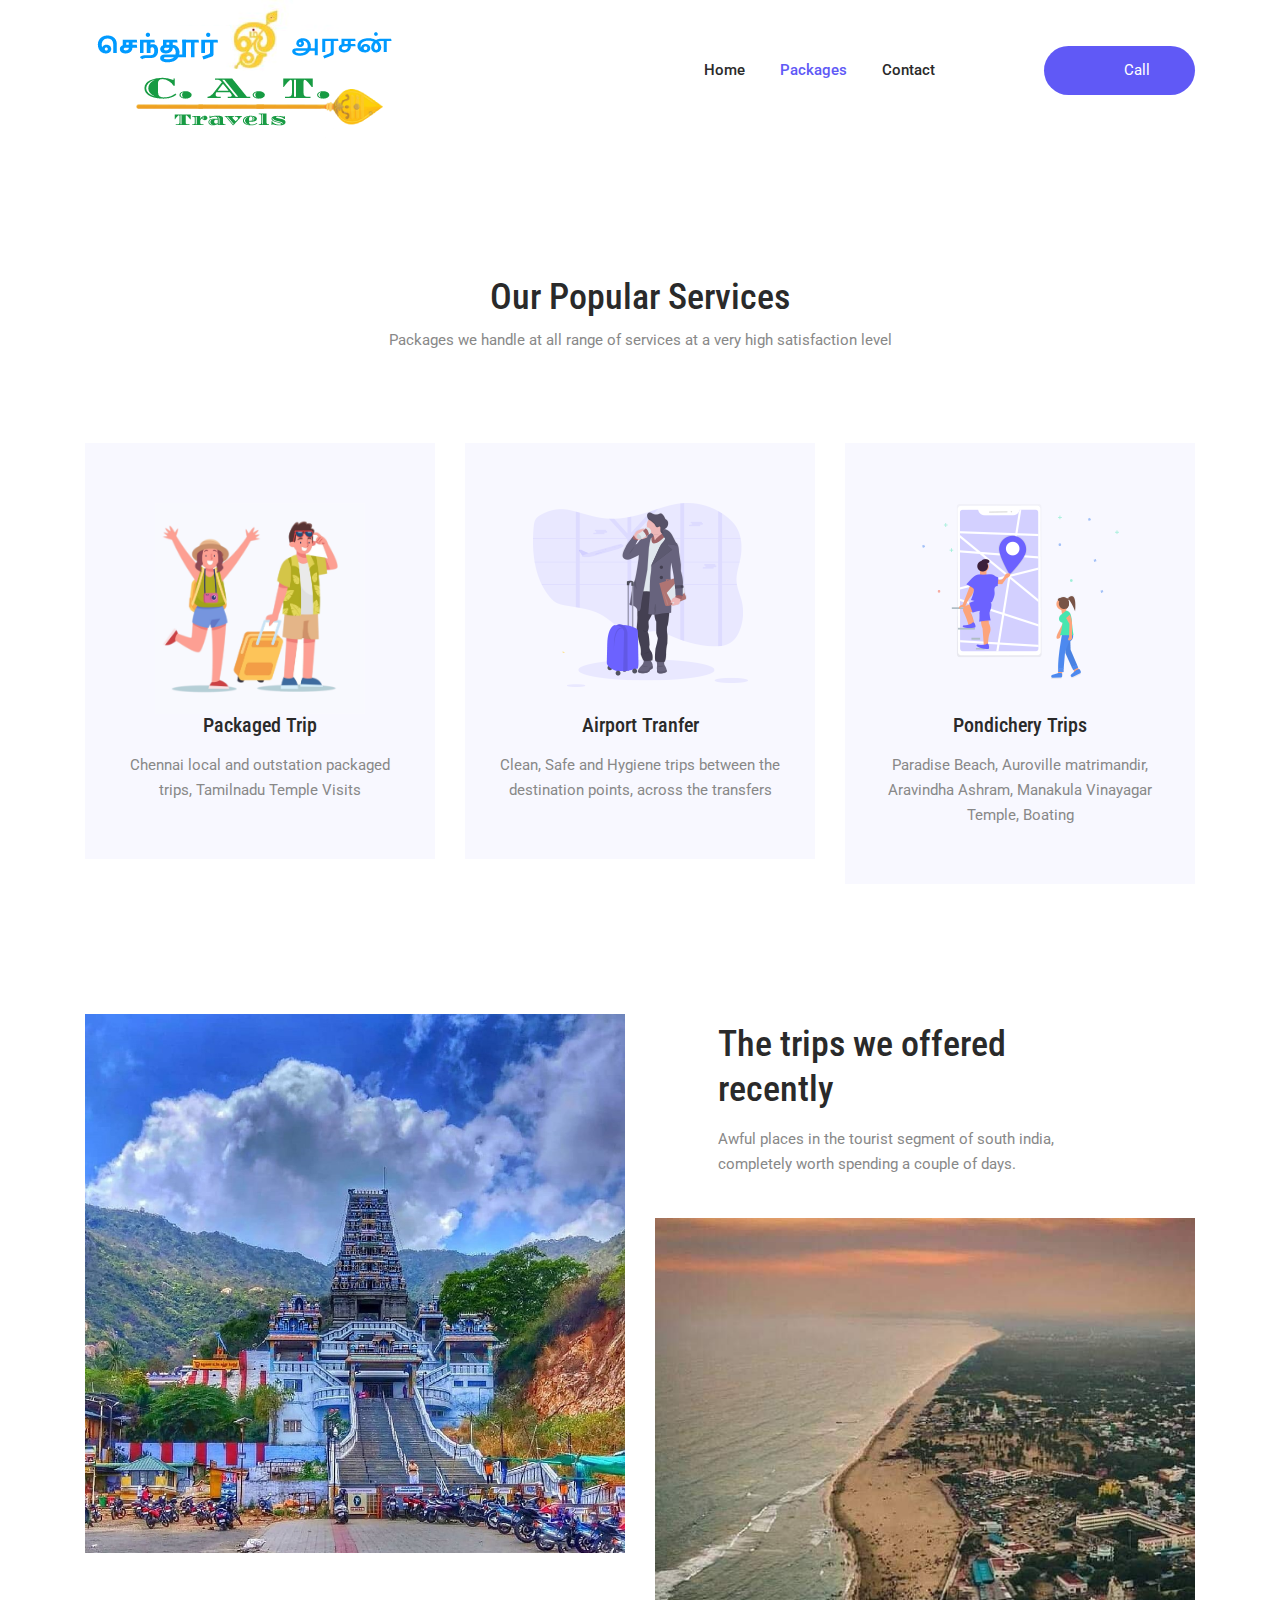
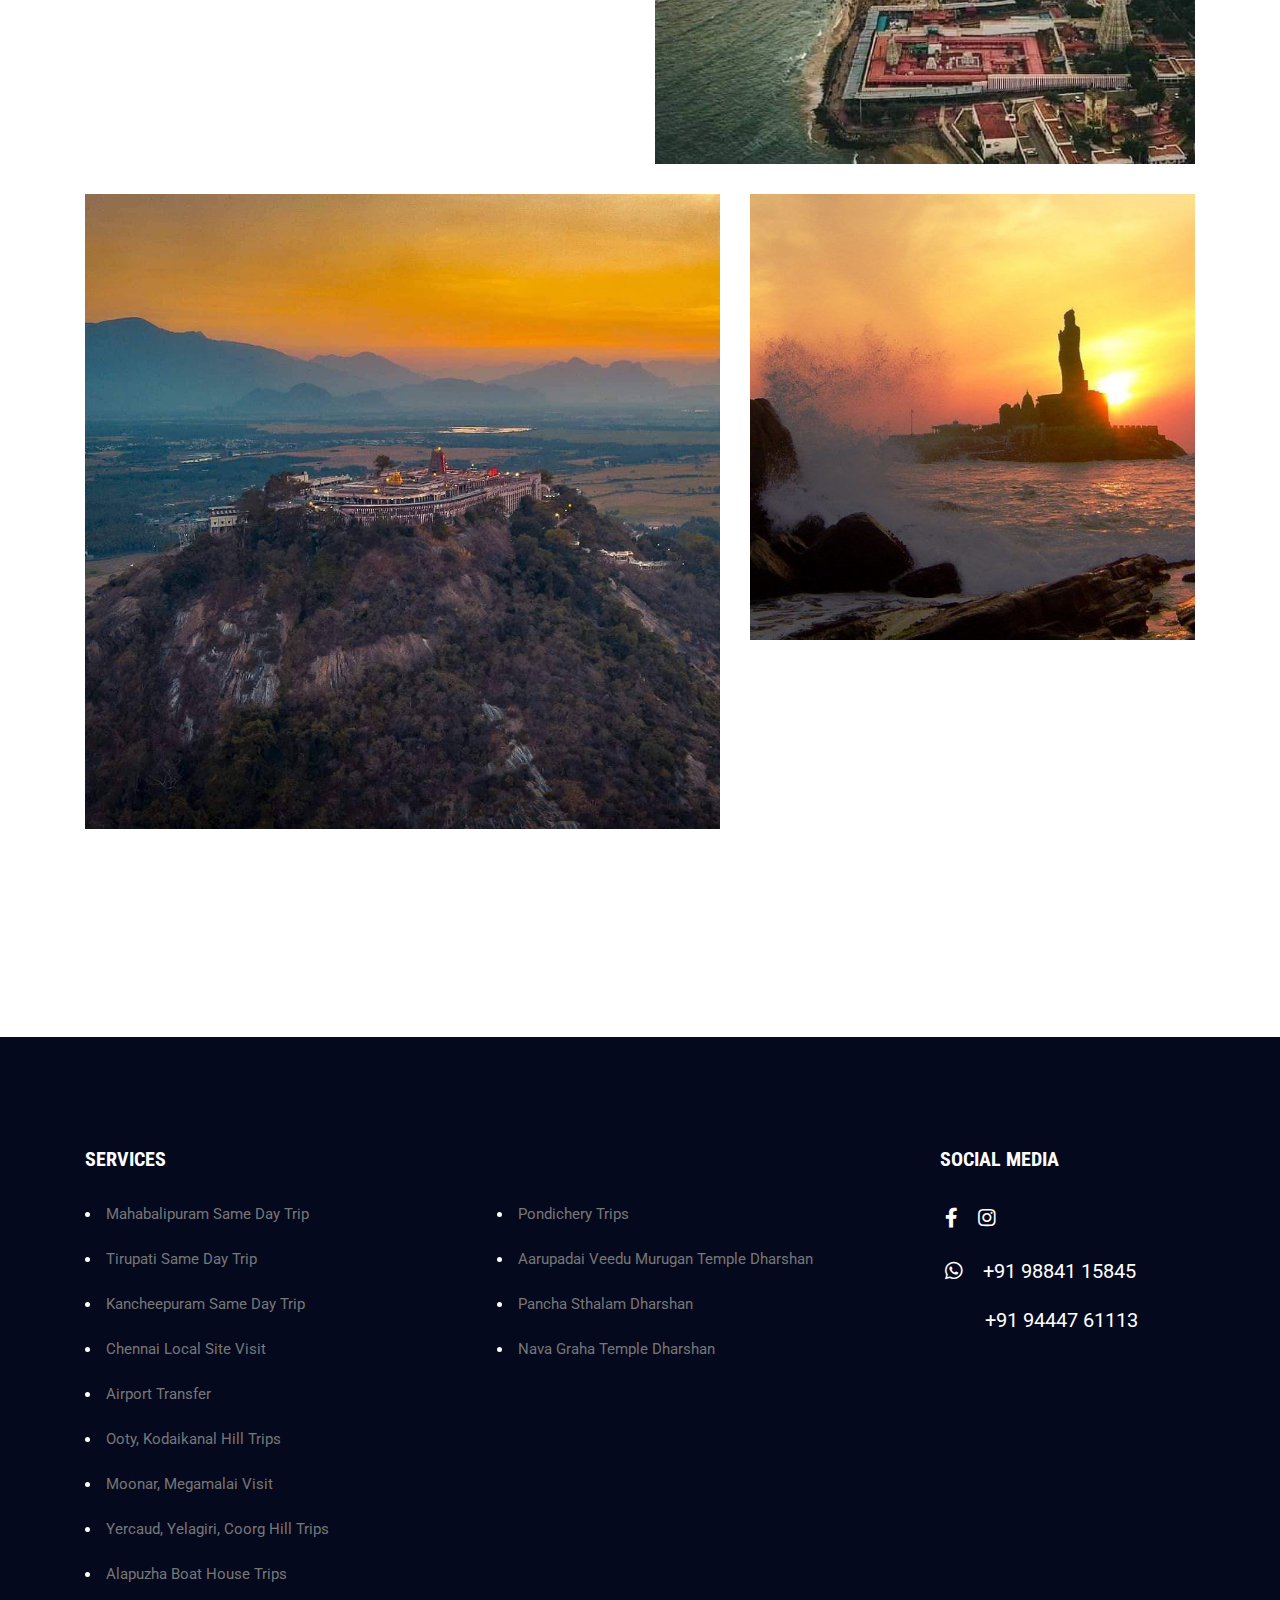
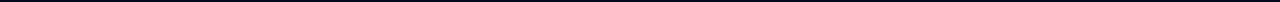
==== commit 43d36987: "Adding Packages" ====
--- a/package.html
+++ b/package.html
@@ -7,8 +7,12 @@
   <meta http-equiv="X-UA-Compatible" content="ie=edge">
   <title>Chendur Arasan Travels</title>
   <link rel="icon" href="favicons/8843-img-xFevicon.png.pagespeed.ic.gNZOsC_OgN.png" type="image/png">
+
   <link rel="stylesheet" href="css/bootstrap.css">
+  <link rel="stylesheet" href="https://cdn.linearicons.com/free/1.0.0/icon-font.min.css">
   <link rel="stylesheet" href="css/style.css">
+  <link rel="stylesheet" href="css/mini-style.css" />
+  <link rel="stylesheet" href="https://pro.fontawesome.com/releases/v5.10.0/css/all.css" />
 </head>
 
 <body>
@@ -17,7 +21,7 @@
     <div class="main_menu">
       <nav class="navbar navbar-expand-lg navbar-light">
         <div class="container box_1620">
-          <a class="navbar-brand logo_h" href="index.html"><img src="images/logo_new.jpg" alt=""></a>
+          <a class="navbar-brand logo_h" href="index.html"><img src="images/logo_new.png" alt=""></a>
           <button class="navbar-toggler" type="button" data-toggle="collapse" data-target="#navbarSupportedContent"
             aria-controls="navbarSupportedContent" aria-expanded="false" aria-label="Toggle navigation">
             <span class="icon-bar"></span>
@@ -32,7 +36,7 @@
               <li class="nav-item"><a class="nav-link" href="contact.html">Contact</a></li>
             </ul>
             <div class="nav-right text-center text-lg-right py-4 py-lg-0">
-              <a class="button" href="#">Get Started</a>
+              <a class="button" href="tel:+919444761113"><span class="lnr lnr-phone-handset"></span> &emsp; Call</a>
             </div>
           </div>
         </div>
@@ -41,36 +45,24 @@
   </header>
 
 
-  <section class="hero-banner-sm magic-ball magic-ball-banner" id="parallax-1" data-anchor-target="#parallax-1"
-    data-300-top="background-position: 0px -80px" data-top-bottom="background-position: 0 100px">
-    <div class="container">
-      <div class="hero-banner-sm-content">
-        <h1>Packages</h1>
-        <p>Air seed winged lights saw kind whales in sixth best a dont seas dron image so fish all tree on</p>
-      </div>
-    </div>
-  </section>
-
-
-  <section class="section-margin">
+  <section class="section-margin generic-margin">
     <div class="container">
       <div class="section-intro text-center pb-90px">
         <img class="section-intro-img"
           src="images/IFgJyM2ciexQpmGIdJwsCCkHbL6LAxYMlQMMPMqnEfuhAQQWawwoMowhFqhzGKRiuuNkoOlNcnzxACkEm5p0fI8IZBlGIKtTpzslrn7xf8D+m-EkoKXO2QAAAAASUVORK5CYII="
           alt="">
         <h2>Our Popular Services</h2>
-        <p>Fowl have fruit moveth male they are that place you will lesser</p>
+        <p>Packages we handle at all range of services at a very high satisfaction level</p>
       </div>
       <div class="row">
         <div class="col-md-6 col-lg-4 mb-4 mb-lg-0">
           <div class="service-card text-center">
             <div class="service-card-img">
-              <img class="img-fluid" src="images/home-xservice1.png.pagespeed.ic.fmCn3VDgbm.png" alt="">
+              <img class="img-fluid" src="images/package.jpg" alt="" style="width:60%">
             </div>
             <div class="service-card-body">
-              <h3>Hotel Booking</h3>
-              <p>Great so dominion two seed give dry rule be fowl him female you will gathered creeping and created air
-              </p>
+              <h3>Packaged Trip</h3>
+              <p>Chennai local and outstation packaged trips, Tamilnadu Temple Visits </p>
             </div>
           </div>
         </div>
@@ -80,9 +72,8 @@
               <img class="img-fluid" src="images/home-xservice2.png.pagespeed.ic.X6BxjT8MRY.png" alt="">
             </div>
             <div class="service-card-body">
-              <h3>Flight Booking</h3>
-              <p>Great so dominion two seed give dry rule be fowl him female you will gathered creeping and created air
-              </p>
+              <h3>Airport Tranfer</h3>
+              <p>Clean, Safe and Hygiene trips between the destination points, across the transfers</p>
             </div>
           </div>
         </div>
@@ -92,9 +83,8 @@
               <img class="img-fluid" src="images/home-xservice3.png.pagespeed.ic.edGMIdlhtk.png" alt="">
             </div>
             <div class="service-card-body">
-              <h3>Destination Booking</h3>
-              <p>Great so dominion two seed give dry rule be fowl him female you will gathered creeping and created air
-              </p>
+              <h3>Pondichery Trips</h3>
+              <p>Paradise Beach, Auroville matrimandir, Aravindha Ashram, Manakula Vinayagar Temple, Boating</p>
             </div>
           </div>
         </div>
@@ -103,21 +93,19 @@
   </section>
 
 
-  <section class="section-margin">
+  <section class="section-margin pb-xl-5">
     <div class="container">
       <div class="row">
         <div class="col-md-6">
           <div class="tour-card">
-            <img class="card-img rounded-0" src="images/home-xtour1.png.pagespeed.ic.kg0PH68Kdu.png" alt="">
-            <div class="tour-card-overlay">
-              <div class="media">
-                <div class="media-body">
-                  <h4>Paris tour offer</h4>
-                  <small>5 days offer</small>
-                  <p>We proper guided our tourist</p>
-                </div>
-                <div class="media-price">
-                  <h4 class="text-primary">$65/day</h4>
+            <img class="card-img rounded-0" src="images/pics/maruthamalai.jpg" alt="">
+            <div class="tour-card-overlay">
+              <div class="media">
+                <div class="media-body">
+                  <h4>Marudhamalai Temple</h4>
+                  <small>2 Day Trip</small>
+                  <p>Famous Murugan Temple of south India, <span class="d-block">Best to visit in the evening.</span>
+                  </p>
                 </div>
               </div>
             </div>
@@ -127,22 +115,19 @@
           <div class="row">
             <div class="col-lg-10 offset-lg-1">
               <div class="tour-content">
-                <h2>We offer worldwise tour plan recently</h2>
-                <p>Make she'd moved divided air. Whose tree that hath own upon them it multiply was blessed </p>
-              </div>
-            </div>
-          </div>
-          <div class="tour-card">
-            <img class="card-img rounded-0" src="images/home-xtour2.png.pagespeed.ic.VcRKVj2Y7i.png" alt="">
-            <div class="tour-card-overlay">
-              <div class="media">
-                <div class="media-body">
-                  <h4>Paris tour offer</h4>
-                  <small>5 days offer</small>
-                  <p>We proper guided our tourist</p>
-                </div>
-                <div class="media-price">
-                  <h4 class="text-primary">$65/day</h4>
+                <h2>The trips we offered recently</h2>
+                <p>Awful places in the tourist segment of south india, completely worth spending a couple of days.</p>
+              </div>
+            </div>
+          </div>
+          <div class="tour-card">
+            <img class="card-img rounded-0" src="images/pics/tiruchendur.jpg" alt="">
+            <div class="tour-card-overlay">
+              <div class="media">
+                <div class="media-body">
+                  <h4>Tiruchendur</h4>
+                  <p>Very Popular Murugan Temple in TamilNadu<span class="d-block">Located in Coastline of tamilnadu,
+                      among the other aarupadai temples.</span></p>
                 </div>
               </div>
             </div>
@@ -152,16 +137,15 @@
       <div class="row">
         <div class="col-md-6 col-lg-7">
           <div class="tour-card">
-            <img class="card-img rounded-0" src="images/home-xtour3.png.pagespeed.ic.I5lyn18cqT.png" alt="">
-            <div class="tour-card-overlay">
-              <div class="media">
-                <div class="media-body">
-                  <h4>Paris tour offer</h4>
-                  <small>5 days offer</small>
-                  <p>We proper guided our tourist</p>
-                </div>
-                <div class="media-price">
-                  <h4 class="text-primary">$65/day</h4>
+            <img class="card-img rounded-0" src="images/pics/palani.jpg" alt="">
+            <div class="tour-card-overlay">
+              <div class="media">
+                <div class="media-body">
+                  <h4>Palani Temple</h4>
+                  <small>2 days</small>
+                  <p>Extremely Famous Hill Sided Murugan Template in South TamilNadu,
+                    <span class="d-block">Nava Bhashana Murugan Statue.</span>
+                  </p>
                 </div>
               </div>
             </div>
@@ -169,16 +153,14 @@
         </div>
         <div class="col-md-6 col-lg-5">
           <div class="tour-card">
-            <img class="card-img rounded-0" src="images/home-xtour4.png.pagespeed.ic.syjodccOQz.png" alt="">
-            <div class="tour-card-overlay">
-              <div class="media">
-                <div class="media-body">
-                  <h4>Paris tour offer</h4>
-                  <small>5 days offer</small>
-                  <p>We proper guided our tourist</p>
-                </div>
-                <div class="media-price">
-                  <h4 class="text-primary">$65/day</h4>
+            <img class="card-img rounded-0" src="images/pics/kanyakumari.jpg" alt="">
+            <div class="tour-card-overlay">
+              <div class="media">
+                <div class="media-body">
+                  <h4>Kanyakumari</h4>
+                  <small>2 Days</small>
+                  <p>Best Ever Sunrise and Sunset Points across the globe<span class="d-block">Triveni Sangam (Only
+                      place where three oceans meet).</span></p>
                 </div>
               </div>
             </div>
@@ -192,89 +174,53 @@
   <footer class="footer-area">
     <div class="container">
       <div class="row">
-        <div class="col-lg-3  col-md-6 col-sm-6">
+        <div class="col-lg-9 col-md-6 col-sm-6">
           <div class="single-footer-widget">
-            <h6>About Agency</h6>
-            <p>
-              The world has become so fast paced that people don&rsquo;t want to stand by reading a page of information
-              to be they would much rather look at a presentation and understand
-            </p>
-          </div>
-        </div>
-        <div class="col-lg-3 col-md-6 col-sm-6">
-          <div class="single-footer-widget">
-            <h6>Navigation Links</h6>
-            <div class="row">
-              <div class="col">
+            <h6>Services</h6>
+            <div class="row px-3">
+              <div class="col-lg-6 col-sm-12">
                 <ul>
-                  <li><a href="#">Home</a></li>
-                  <li><a href="#">Feature</a></li>
-                  <li><a href="#">Services</a></li>
-                  <li><a href="#">Portfolio</a></li>
+                  <li><a href="#">Mahabalipuram Same Day Trip</a></li>
+                  <li><a href="#">Tirupati Same Day Trip</a></li>
+                  <li><a href="#">Kancheepuram Same Day Trip</a></li>
+                  <li><a href="#">Chennai Local Site Visit</a></li>
+                  <li><a href="#">Airport Transfer</a></li>
                 </ul>
               </div>
-              <div class="col">
+              <div class="col-lg-6 col-sm-12">
                 <ul>
-                  <li><a href="#">Team</a></li>
-                  <li><a href="#">Pricing</a></li>
-                  <li><a href="#">Blog</a></li>
-                  <li><a href="#">Contact</a></li>
+                  <li><a href="#">Pondichery Trips</a></li>
+                  <li><a href="#">Aarupadai Veedu Murugan Temple Dharshan</a></li>
+                  <li><a href="#">Pancha Sthalam Dharshan</a></li>
+                  <li><a href="#">Nava Graha Temple Dharshan</a></li>
                 </ul>
               </div>
-            </div>
-          </div>
-        </div>
-        <div class="col-lg-3  col-md-6 col-sm-6">
-          <div class="single-footer-widget">
-            <h6>Newsletter</h6>
-            <p>
-              For business professionals caught between high OEM price and mediocre print and graphic output.
-            </p>
-            <div id="mc_embed_signup">
-              <form target="_blank"
-                action="https://spondonit.us12.list-manage.com/subscribe/post?u=1462626880ade1ac87bd9c93a&amp;id=92a4423d01"
-                class="subscription relative">
-                <div class="input-group d-flex flex-row">
-                  <input name="EMAIL" placeholder="Email Address" onfocus="this.placeholder = ''"
-                    onblur="this.placeholder = 'Email Address '" required type="email">
-                  <button class="btn bb-btn"><span class="lnr lnr-location"></span></button>
-                </div>
-                <div class="mt-10 info"></div>
-              </form>
+              <div class="col-lg-6 col-sm-12">
+                <ul>
+                  <li><a href="#">Ooty, Kodaikanal Hill Trips</a></li>
+                  <li><a href="#">Moonar, Megamalai Visit</a></li>
+                  <li><a href="#">Yercaud, Yelagiri, Coorg Hill Trips</a></li>
+                  <li><a href="#">Alapuzha Boat House Trips</a></li>
+                </ul>
+              </div>
             </div>
           </div>
         </div>
         <div class="col-lg-3  col-md-6 col-sm-6">
           <div class="single-footer-widget mail-chimp">
-            <h6 class="mb-20">InstaFeed</h6>
+            <h6 class="mb-20">Social Media</h6>
             <ul class="instafeed d-flex flex-wrap">
-              <li><img src="images/vgqKOPlJ7tfsjtivVDWZ-2Q==" alt=""></li>
-              <li><img src="images/tXP8AUcMUZdiroJqxATP-2Q==" alt=""></li>
-              <li><img src="images/XhB5xzjHfGrkesJoccyDziuXeMQx5jlV4n-9k=" alt=""></li>
-              <li><img src="images/8AKRlt9Wf1yrqoTRVsmDz3v1P-2Q==" alt=""></li>
-              <li><img src="images/ALxoMDOgKBSnGd69xD8X1rnd518qbUCj-9k=" alt=""></li>
-              <li><img src="images/rUgrtVjXFRFW0gT-2Q==" alt=""></li>
-              <li><img
-                  src="images/Em+9X+I9ffFvVFK+Td7jx64vhia9hc5Qlncw4tRjT5iI60PqXpS2rSoX8Gw497HBP1Ueqf+TgFpXcO7f6SufbBTHUr5dvuP6B5+2LWsFkDJK66-Z"
-                  alt=""></li>
-              <li><img src="images/FO9v3nFGoQdU5cYn-2Q==" alt=""></li>
+              <a href="https://www.facebook.com/profile.php?id=100004950960040" target="_blank"><i
+                  class="fab fa-facebook-f"></i></a>
+              <a href="https://www.instagram.com/sathishsathish580/" target="_blank"><i
+                  class="fab fa-instagram"></i></a>
+              <a href="https://api.whatsapp.com/send?phone=+919884115845&text=Welcome%20to%20Chendur%20Arasan%20Travels&lang=en"
+                target="_blank"><i class="fab fa-whatsapp"></i>&emsp;+91
+                98841 15845</a>
             </ul>
-          </div>
-        </div>
-      </div>
-      <div class="footer-bottom">
-        <div class="row align-items-center">
-          <p class="col-lg-8 col-sm-12 footer-text m-0 text-center text-lg-left">
-            Copyright &copy;
-            <script>document.write(new Date().getFullYear());</script> All rights reserved | This template is made with
-            <i class="fa fa-heart" aria-hidden="true"></i> by <a href="https://colorlib.com"
-              target="_blank">Colorlib</a>
-          </p>
-          <div class="col-lg-4 col-sm-12 footer-social text-center text-lg-right">
-            <a href="#"><i class="fab fa-facebook-f"></i></a>
-            <a href="#"><i class="fab fa-twitter"></i></a>
-            <a href="#"><i class="fab fa-dribbble"></i></a>
-            <a href="#"><i class="fab fa-behance"></i></a>
+            <ul class="instafeed d-flex flex-wrap">
+              <a href="tel:+919444761113">&emsp;&emsp;+91 94447 61113</a>
+            </ul>
           </div>
         </div>
       </div>
@@ -283,29 +229,7 @@
 
   <script src="js/jquery-jquery-3.2.1.min.js"></script>
   <script src="js/bootstrap-bootstrap.bundle.min.js"></script>
-  <script
-    src="js/.-4073-vendors,_owl-carousel,_owl.carousel.min.js+vendors,_Magnific-Popup,_jquery.magnific-popup.min.js+vendors,_nice-select,_jquery.nice-select.min.js+js,_jquery.ajaxchimp.min.js+js,_mail-script.js+js,_skrollr.min.js.pagespeed.jc.8TEERIZfFo.js"></script>
-  <script>eval(mod_pagespeed_RW60jw_cLI);</script>
-  <script>eval(mod_pagespeed_hxVxD8PUXw);</script>
-  <script>eval(mod_pagespeed_mIMI2Nw69t);</script>
-  <script>eval(mod_pagespeed_rO4Yz2qBP$);</script>
-  <script>eval(mod_pagespeed_KaiYFf9JFA);</script>
-  <script>eval(mod_pagespeed_lE4qb52pSJ);</script>
-
-  <script src="js/5141-js-jquery.magnific-popup.min.js+main.js.pagespeed.jc.6rgADck7Vx.js"></script>
-  <script>eval(mod_pagespeed_nbH$XZT9a8);</script>
-  <script>eval(mod_pagespeed_YYsza3KQSf);</script>
-
-  <script async src="https://www.googletagmanager.com/gtag/js?id=UA-23581568-13"></script>
-  <script>
-    window.dataLayer = window.dataLayer || [];
-    function gtag() { dataLayer.push(arguments); }
-    gtag('js', new Date());
-
-    gtag('config', 'UA-23581568-13');
-  </script>
-  <script defer src="js/beacon.min.js"
-    data-cf-beacon='{"rayId":"68656ad69e7d30a1","token":"cd0b4b3a733644fc843ef0b185f98241","version":"2021.8.1","si":10}'></script>
+
 </body>
 
 </html>--- a/css/style.css
+++ b/css/style.css
@@ -4,2122 +4,2142 @@
 	============================================================================================ */
 /* google fonts
 	============================================================================================ */
-    @import url("https://fonts.googleapis.com/css?family=Roboto+Condensed:700");
-    @import url("https://fonts.googleapis.com/css?family=Roboto:400,500");
-    /* mixin start
-        ============================================================================================ */
-    /* Medium Layout: 1280px */
-    /* Tablet Layout: 768px */
-    /* Mobile Layout: 320px */
-    /* Wide Mobile Layout: 480px */
-    /* mixin end
-        ============================================================================================ */
-    /* global style start
-        ============================================================================================ */
-    body {
-      color: #888888;
-      font-family: "Roboto", sans-serif;
-      font-size: 15px;
-      font-weight: 400;
-      line-height: 1.667;
-    }
-
-    ul {
-      list-style-type: none;
-      margin: 0;
-      padding: 0;
-    }
-
-    a:hover {
-      text-decoration: none;
-    }
-
-    button {
-      cursor: pointer;
-    }
-
-    button:focus {
-      outline: 0 !important;
-      box-shadow: none !important;
-    }
-
-    h1,
-    h2,
-    h3,
-    h4,
-    h5,
-    h6 {
-      font-family: "Roboto Condensed", sans-serif;
-      color: #2a2a2a;
-      line-height: 1.25;
-    }
-
-    h1,
-    .h1 {
-      font-size: 50px;
-    }
-
-    h2,
-    .h2 {
-      font-size: 26px;
-    }
-
-    @media (min-width: 768px) {
-      h2,
-      .h2 {
-        font-size: 36px;
-      }
-    }
-
-    h3, .h3 {
-      font-size: 20px;
-    }
-
-    .bg-gray {
-      background-color: #f8f8ff;
-    }
-
-    .pb-90px {
-      padding-bottom: 60px;
-    }
-
-    @media (min-width: 992px) {
-      .pb-90px {
-        padding-bottom: 90px;
-      }
-    }
-
-    .section-margin {
-      margin: 65px 0;
-    }
-
-    @media (min-width: 992px) {
-      .section-margin {
-        margin: 130px 0;
-      }
-    }
-
-    .section-margin-large {
-      margin: 65px 0;
-    }
-
-    @media (min-width: 992px) {
-      .section-margin-large {
-        margin: 140px 0;
-      }
-    }
-
-    .section-padding {
-      padding: 65px 0;
-    }
-
-    @media (min-width: 992px) {
-      .section-padding {
-        padding: 130px 0;
-      }
-    }
-
-    .generic-margin {
-      margin-top: 100px;
-    }
-
-    @media (min-width: 992px) {
-      .generic-margin {
-        margin-top: 180px;
-      }
-    }
-
-    @media (min-width: 1200px) {
-      .generic-margin {
-        margin-top: 250px;
-      }
-    }
-
-    /* global style end
-        ============================================================================================ */
-    /* header style start
+@import url("https://fonts.googleapis.com/css?family=Roboto+Condensed:700");
+@import url("https://fonts.googleapis.com/css?family=Roboto:400,500");
+/* mixin start
+        ============================================================================================ */
+/* Medium Layout: 1280px */
+/* Tablet Layout: 768px */
+/* Mobile Layout: 320px */
+/* Wide Mobile Layout: 480px */
+/* mixin end
+        ============================================================================================ */
+/* global style start
+        ============================================================================================ */
+body {
+  color: #888888;
+  font-family: "Roboto", sans-serif;
+  font-size: 15px;
+  font-weight: 400;
+  line-height: 1.667;
+}
+
+ul {
+  list-style-type: none;
+  margin: 0;
+  padding: 0;
+}
+
+a:hover {
+  text-decoration: none;
+}
+
+button {
+  cursor: pointer;
+}
+
+button:focus {
+  outline: 0 !important;
+  box-shadow: none !important;
+}
+
+h1,
+h2,
+h3,
+h4,
+h5,
+h6 {
+  font-family: "Roboto Condensed", sans-serif;
+  color: #2a2a2a;
+  line-height: 1.25;
+}
+
+h1,
+.h1 {
+  font-size: 50px;
+}
+
+h2,
+.h2 {
+  font-size: 26px;
+}
+
+@media (min-width: 768px) {
+  h2,
+  .h2 {
+    font-size: 36px;
+  }
+}
+
+h3,
+.h3 {
+  font-size: 20px;
+}
+
+.bg-gray {
+  background-color: #f8f8ff;
+}
+
+.pb-90px {
+  padding-bottom: 60px;
+}
+
+@media (min-width: 992px) {
+  .pb-90px {
+    padding-bottom: 90px;
+  }
+}
+
+.section-margin {
+  margin: 65px 0;
+}
+
+@media (min-width: 992px) {
+  .section-margin {
+    margin: 130px 0;
+  }
+}
+
+.section-margin-large {
+  margin: 65px 0;
+}
+
+@media (min-width: 992px) {
+  .section-margin-large {
+    margin: 140px 0;
+  }
+}
+
+.section-padding {
+  padding: 65px 0;
+}
+
+@media (min-width: 992px) {
+  .section-padding {
+    padding: 130px 0;
+  }
+}
+
+.generic-margin {
+  margin-top: 100px;
+}
+
+@media (min-width: 992px) {
+  .generic-margin {
+    margin-top: 180px;
+  }
+}
+
+@media (min-width: 1200px) {
+  .generic-margin {
+    margin-top: 250px;
+  }
+}
+
+/* global style end
+        ============================================================================================ */
+/* header style start
       ============================================================================================ */
-    .header_area {
-      position: absolute;
-      top: 0;
-      left: 0;
-      width: 100%;
-      z-index: 99;
-      transition: background 0.4s, all 0.3s linear;
-    }
-
-    .header_area .navbar-brand {
-      margin-right: 30px;
-      padding: 0;
-    }
-
-    .header_area .menu_nav {
-      width: 100%;
-    }
-
-    .header_area .navbar {
-      background: transparent;
-      border: 0px;
-      border-radius: 0px;
-      width: 100%;
-      padding-top: 0;
-      padding-bottom: 0;
-    }
-
-    .header_area .navbar .nav-right {
-      min-width: 260px;
-    }
-
-    .header_area .navbar .nav .nav-item {
-      margin-right: 35px;
-    }
-
-    .header_area .navbar .nav .nav-item .nav-link {
-      font-family: "Roboto", sans-serif;
-      color: #2a2a2a;
-      text-transform: capitalize;
-      font-weight: 500;
-      padding: 33px 0;
-      display: inline-block;
-    }
-
-    .header_area .navbar .nav .nav-item .nav-link:after {
-      display: none;
-    }
-
-    .header_area .navbar .nav .nav-item:hover .nav-link, .header_area .navbar .nav .nav-item.active .nav-link {
-      color: #6059f6;
-      opacity: 1;
-    }
-
-    .header_area .navbar .nav .nav-item.submenu {
-      position: relative;
-    }
-
-    .header_area .navbar .nav .nav-item.submenu ul {
-      border: none;
-      padding: 0px;
-      border-radius: 0px;
-      box-shadow: none;
-      margin: 0px;
-      background: #fff;
-    }
-
-    @media (min-width: 992px) {
-      .header_area .navbar .nav .nav-item.submenu ul {
-        position: absolute;
-        top: 120%;
-        left: 0px;
-        min-width: 200px;
-        text-align: left;
-        opacity: 0;
-        transition: all 300ms ease-in;
-        visibility: hidden;
-        display: block;
-        border: none;
-        padding: 0px;
-        border-radius: 0px;
-        box-shadow: 0px 10px 30px 0px rgba(0, 0, 0, 0.4);
-      }
-    }
-
-    .header_area .navbar .nav .nav-item.submenu ul:before {
-      content: "";
-      width: 0;
-      height: 0;
-      border-style: solid;
-      border-width: 10px 10px 0 10px;
-      border-color: #eeeeee transparent transparent transparent;
-      position: absolute;
-      right: 24px;
-      top: 45px;
-      z-index: 3;
-      opacity: 0;
-      transition: all 400ms linear;
-    }
-
-    .header_area .navbar .nav .nav-item.submenu ul .nav-item {
-      display: block;
-      float: none;
-      margin-right: 0px;
-      border-bottom: 1px solid #ededed;
-      margin-left: 0px;
-      transition: all 0.4s linear;
-    }
-
-    .header_area .navbar .nav .nav-item.submenu ul .nav-item .nav-link {
-      line-height: 45px;
-      color: #6059f6 !important;
-      padding: 0px 30px;
-      transition: all 150ms linear;
-      display: block;
-      margin-right: 0px;
-    }
-
-    .header_area .navbar .nav .nav-item.submenu ul .nav-item:last-child {
-      border-bottom: none;
-    }
-
-    .header_area .navbar .nav .nav-item.submenu ul .nav-item:hover .nav-link {
-      background-color: #6059f6;
-      color: #fff !important;
-    }
-
-    @media (min-width: 992px) {
-      .header_area .navbar .nav .nav-item.submenu:hover ul {
-        visibility: visible;
-        opacity: 1;
-        top: 100%;
-      }
-    }
-
-    .header_area .navbar .nav .nav-item.submenu:hover ul .nav-item {
-      margin-top: 0px;
-    }
-
-    .header_area .navbar .nav .nav-item:last-child {
-      margin-right: 0px;
-    }
-
-    .header_area .navbar .search {
-      font-size: 12px;
-      line-height: 60px;
-      display: inline-block;
-      margin-left: 80px;
-    }
-
-    .header_area .navbar .search i {
-      font-weight: 600;
-    }
-
-    .header_area.navbar_fixed .main_menu {
-      position: fixed;
-      width: 100%;
-      top: -70px;
-      left: 0;
-      right: 0;
-      z-index: 99;
-      transform: translateY(70px);
-      transition: transform 500ms ease, background 500ms ease;
-      -webkit-transition: transform 500ms ease, background 500ms ease;
-      box-shadow: 0px 3px 16px 0px rgba(0, 0, 0, 0.1);
-    }
-
-    .header_area.navbar_fixed .main_menu .navbar {
-      background: #7676ff;
-    }
-
-    .header_area.navbar_fixed .main_menu .navbar .nav .nav-item .nav-link {
-      line-height: 20px;
-    }
-
-    .header_area.navbar_fixed .main_menu .navbar .nav .nav-item:hover .nav-link, .header_area.navbar_fixed .main_menu .navbar .nav .nav-item.active .nav-link {
-      color: #fff;
-    }
-
-    /* header style end
-        ============================================================================================ */
-    @media (max-width: 1619px) {
-      /* Main Menu Area css
-        ============================================================================================ */
-      .header_area .navbar .search {
-        margin-left: 40px;
-      }
-      /* End Main Menu Area css
-        ============================================================================================ */
-    }
-
-    @media (max-width: 1199px) {
-      /* Main Menu Area css
-        ============================================================================================ */
-      .header_area .navbar .nav .nav-item {
-        margin-right: 28px;
-      }
-      /* End Main Menu Area css
-        ============================================================================================ */
-      /* Home Banner Area css
-        ============================================================================================ */
-      /* End Home Banner Area css
-        ============================================================================================ */
-    }
-
-    @media (max-width: 991px) {
-      /* Main Menu Area css
-        ============================================================================================ */
-      .navbar-toggler {
-        border: none;
-        border-radius: 0px;
-        padding: 0px;
-        cursor: pointer;
-        margin-top: 27px;
-        margin-bottom: 23px;
-      }
-      .header_area .navbar {
-        background: #d1cff4;
-      }
-      .header_area .navbar .nav-item.active .nav-link {
-        color: #6059f6 !important;
-      }
-      .navbar-toggler[aria-expanded="false"] span:nth-child(2) {
-        opacity: 1;
-      }
-      .navbar-toggler[aria-expanded="true"] span:nth-child(2) {
-        opacity: 0;
-      }
-      .navbar-toggler[aria-expanded="true"] span:first-child {
-        transform: rotate(-45deg);
-        position: relative;
-        top: 7.5px;
-      }
-      .navbar-toggler[aria-expanded="true"] span:last-child {
-        transform: rotate(45deg);
-        bottom: 6px;
-        position: relative;
-      }
-      .navbar-toggler span {
-        display: block;
-        width: 25px;
-        height: 3px;
-        background: #6059f6;
-        margin: auto;
-        margin-bottom: 4px;
-        transition: all 400ms linear;
-        cursor: pointer;
-      }
-      .navbar .container {
-        padding-left: 15px;
-        padding-right: 15px;
-      }
-      .nav {
-        padding: 0px 0px;
-      }
-      .header_area .navbar .nav .nav-item .nav-link {
-        padding: 12px 0;
-        margin-right: 0px;
-        display: block;
-        border-bottom: 1px solid #ededed33;
-        border-radius: 0px;
-      }
-      .header_area .navbar .search {
-        margin-left: 0px;
-      }
-      .header_area .navbar-collapse {
-        max-height: 340px;
-        overflow-y: scroll;
-      }
-      .header_area .navbar .nav .nav-item.submenu ul .nav-item .nav-link {
-        padding: 0px 15px;
-      }
-      .header_area .navbar .nav .nav-item {
-        margin-right: 0px;
-      }
-      .header_area.navbar_fixed .main_menu .navbar .nav .nav-item .nav-link {
-        line-height: 40px;
-      }
-      /* End Main Menu Area css
-        ============================================================================================ */
-      /* Blog page Area css
-        ============================================================================================ */
-      .blog_area {
-        padding-bottom: 80px;
-      }
-      .single-post-area .blog_right_sidebar {
-        margin-top: 30px;
-      }
-      /* End Blog page Area css
-        ============================================================================================ */
-      /* Contact Page Area css
-        ============================================================================================ */
-      /* End Contact page Area css
-        ============================================================================================ */
-      /* Footer Area css
-        ============================================================================================ */
-      /* End End Footer Area css
-        ============================================================================================ */
-    }
-
-    @media (max-width: 767px) {
-      /* Blog Page Area css
-        ============================================================================================ */
-      /* End Blog Page Area css
-        ============================================================================================ */
-      /* Footer Area css
-        ============================================================================================ */
-      .footer-bottom {
-        text-align: center;
-      }
-      .footer-bottom .footer-social {
-        text-align: center;
-        margin-top: 15px;
-      }
-      /* End End Footer Area css
-        ============================================================================================ */
-    }
-
-    @media (max-width: 575px) {
-      /* Home Banner Area css
-        ============================================================================================ */
-      /* End Home Banner Area css
-        ============================================================================================ */
-      /* Elements Area css
-        ============================================================================================ */
-      /* End Elements Area css
-        ============================================================================================ */
-      /* Blog Page Area css
-        ============================================================================================ */
-      .blog_details h2 {
-        font-size: 20px;
-        line-height: 30px;
-      }
-      /* End Blog Page Area css
-        ============================================================================================ */
-      /* Footer Area css
-        ============================================================================================ */
-      .footer-area {
-        padding: 70px 0px;
-      }
-      /* End End Footer Area css
-        ============================================================================================ */
-    }
-
-    @media (max-width: 480px) {
-      /* Main Menu Area css
-        ============================================================================================ */
-      .header_area .navbar-collapse {
-        max-height: 250px;
-      }
-      /* End Main Menu Area css
-        ============================================================================================ */
-      /* Home Banner Area css
-        ============================================================================================ */
-      /* End Home Banner Area css
-        ============================================================================================ */
-      /* Blog Page Area css
-        ============================================================================================ */
-      .comments-area .thumb {
-        margin-right: 10px;
-      }
-      /* End Blog Page Area css
-        ============================================================================================ */
-    }
-
-    /* banner section start
-        ============================================================================================ */
-    .hero-banner {
-      padding-top: 120px;
-    }
-
-    @media (min-width: 992px) {
-      .hero-banner {
-        padding-top: 160px;
-      }
-    }
-
-    .hero-banner h1 {
-      text-transform: uppercase;
-      color: #6059f6;
-      margin-bottom: 15px;
-    }
-
-    @media (max-width: 1200px) {
-      .hero-banner h1 {
-        font-size: 40px;
-      }
-    }
-
-    @media (max-width: 991px) {
-      .hero-banner h1 {
-        font-size: 30px;
-      }
-    }
-
-    .hero-banner-sm {
-      background: url(../img/banner/banner.png) left center no-repeat;
-      background-size: cover;
-      padding-top: 140px;
-      padding-bottom: 90px;
-    }
-
-    @media (min-width: 992px) {
-      .hero-banner-sm {
-        padding-top: 240px;
-        padding-bottom: 140px;
-      }
-    }
-
-    .hero-banner-sm h1 {
-      text-transform: uppercase;
-      color: #6059f6;
-    }
-
-    @media (max-width: 991px) {
-      .hero-banner-sm h1 {
-        font-size: 38px;
-      }
-    }
-
-    @media (max-width: 768px) {
-      .hero-banner-sm h1 {
-        font-size: 28px;
-      }
-    }
-
-    .hero-banner-sm p {
-      margin-bottom: 0;
-    }
-
-    .hero-banner-sm-content {
-      max-width: 400px;
-    }
-
-    .bg-shape {
-      position: relative;
-    }
-
-    .bg-shape::before {
-      content: "";
-      display: block;
-      position: absolute;
-      top: 0;
-      left: 0;
-      width: 595px;
-      height: 660px;
-      background: url(../img/home/bg-shape-left.png) left center no-repeat;
-      background-size: cover;
-      z-index: -1;
-    }
-
-    @media (max-width: 620px) {
-      .bg-shape::before {
-        display: none;
-      }
-    }
-
-    .bg-shape::after {
-      content: "";
-      display: block;
-      position: absolute;
-      top: 0;
-      right: 0;
-      width: 755px;
-      height: 860px;
-      background: url(../img/home/bg-shape-right.png) left center no-repeat;
-      background-size: cover;
-      z-index: -1;
-    }
-
-    @media (max-width: 620px) {
-      .bg-shape::after {
-        display: none;
-      }
-    }
-
-    /* banner section end
+.header_area {
+  position: absolute;
+  top: 0;
+  left: 0;
+  width: 100%;
+  z-index: 99;
+  transition: background 0.4s, all 0.3s linear;
+}
+
+.header_area .navbar-brand {
+  margin-right: 30px;
+  padding: 0;
+}
+
+.header_area .menu_nav {
+  width: 100%;
+}
+
+.header_area .navbar {
+  background: transparent;
+  border: 0px;
+  border-radius: 0px;
+  width: 100%;
+  padding-top: 0;
+  padding-bottom: 0;
+}
+
+.header_area .navbar .nav-right {
+  min-width: 260px;
+}
+
+.header_area .navbar .nav .nav-item {
+  margin-right: 35px;
+}
+
+.header_area .navbar .nav .nav-item .nav-link {
+  font-family: "Roboto", sans-serif;
+  color: #2a2a2a;
+  text-transform: capitalize;
+  font-weight: 500;
+  padding: 33px 0;
+  display: inline-block;
+}
+
+.header_area .navbar .nav .nav-item .nav-link:after {
+  display: none;
+}
+
+.header_area .navbar .nav .nav-item:hover .nav-link,
+.header_area .navbar .nav .nav-item.active .nav-link {
+  color: #6059f6;
+  opacity: 1;
+}
+
+.header_area .navbar .nav .nav-item.submenu {
+  position: relative;
+}
+
+.header_area .navbar .nav .nav-item.submenu ul {
+  border: none;
+  padding: 0px;
+  border-radius: 0px;
+  box-shadow: none;
+  margin: 0px;
+  background: #fff;
+}
+
+@media (min-width: 992px) {
+  .header_area .navbar .nav .nav-item.submenu ul {
+    position: absolute;
+    top: 120%;
+    left: 0px;
+    min-width: 200px;
+    text-align: left;
+    opacity: 0;
+    transition: all 300ms ease-in;
+    visibility: hidden;
+    display: block;
+    border: none;
+    padding: 0px;
+    border-radius: 0px;
+    box-shadow: 0px 10px 30px 0px rgba(0, 0, 0, 0.4);
+  }
+}
+
+.header_area .navbar .nav .nav-item.submenu ul:before {
+  content: "";
+  width: 0;
+  height: 0;
+  border-style: solid;
+  border-width: 10px 10px 0 10px;
+  border-color: #eeeeee transparent transparent transparent;
+  position: absolute;
+  right: 24px;
+  top: 45px;
+  z-index: 3;
+  opacity: 0;
+  transition: all 400ms linear;
+}
+
+.header_area .navbar .nav .nav-item.submenu ul .nav-item {
+  display: block;
+  float: none;
+  margin-right: 0px;
+  border-bottom: 1px solid #ededed;
+  margin-left: 0px;
+  transition: all 0.4s linear;
+}
+
+.header_area .navbar .nav .nav-item.submenu ul .nav-item .nav-link {
+  line-height: 45px;
+  color: #6059f6 !important;
+  padding: 0px 30px;
+  transition: all 150ms linear;
+  display: block;
+  margin-right: 0px;
+}
+
+.header_area .navbar .nav .nav-item.submenu ul .nav-item:last-child {
+  border-bottom: none;
+}
+
+.header_area .navbar .nav .nav-item.submenu ul .nav-item:hover .nav-link {
+  background-color: #6059f6;
+  color: #fff !important;
+}
+
+@media (min-width: 992px) {
+  .header_area .navbar .nav .nav-item.submenu:hover ul {
+    visibility: visible;
+    opacity: 1;
+    top: 100%;
+  }
+}
+
+.header_area .navbar .nav .nav-item.submenu:hover ul .nav-item {
+  margin-top: 0px;
+}
+
+.header_area .navbar .nav .nav-item:last-child {
+  margin-right: 0px;
+}
+
+.header_area .navbar .search {
+  font-size: 12px;
+  line-height: 60px;
+  display: inline-block;
+  margin-left: 80px;
+}
+
+.header_area .navbar .search i {
+  font-weight: 600;
+}
+
+.header_area.navbar_fixed .main_menu {
+  position: fixed;
+  width: 100%;
+  top: -70px;
+  left: 0;
+  right: 0;
+  z-index: 99;
+  transform: translateY(70px);
+  transition: transform 500ms ease, background 500ms ease;
+  -webkit-transition: transform 500ms ease, background 500ms ease;
+  box-shadow: 0px 3px 16px 0px rgba(0, 0, 0, 0.1);
+}
+
+.header_area.navbar_fixed .main_menu .navbar {
+  background: #7676ff;
+}
+
+.header_area.navbar_fixed .main_menu .navbar .nav .nav-item .nav-link {
+  line-height: 20px;
+}
+
+.header_area.navbar_fixed .main_menu .navbar .nav .nav-item:hover .nav-link,
+.header_area.navbar_fixed .main_menu .navbar .nav .nav-item.active .nav-link {
+  color: #fff;
+}
+
+/* header style end
+        ============================================================================================ */
+@media (max-width: 1619px) {
+  /* Main Menu Area css
+        ============================================================================================ */
+  .header_area .navbar .search {
+    margin-left: 40px;
+  }
+  /* End Main Menu Area css
+        ============================================================================================ */
+}
+
+@media (max-width: 1199px) {
+  /* Main Menu Area css
+        ============================================================================================ */
+  .header_area .navbar .nav .nav-item {
+    margin-right: 28px;
+  }
+  /* End Main Menu Area css
+        ============================================================================================ */
+  /* Home Banner Area css
+        ============================================================================================ */
+  /* End Home Banner Area css
+        ============================================================================================ */
+}
+
+@media (max-width: 991px) {
+  /* Main Menu Area css
+        ============================================================================================ */
+  .navbar-toggler {
+    border: none;
+    border-radius: 0px;
+    padding: 0px;
+    cursor: pointer;
+    margin-top: 27px;
+    margin-bottom: 23px;
+  }
+  .header_area .navbar {
+    background: #d1cff4;
+  }
+  .header_area .navbar .nav-item.active .nav-link {
+    color: #6059f6 !important;
+  }
+  .navbar-toggler[aria-expanded="false"] span:nth-child(2) {
+    opacity: 1;
+  }
+  .navbar-toggler[aria-expanded="true"] span:nth-child(2) {
+    opacity: 0;
+  }
+  .navbar-toggler[aria-expanded="true"] span:first-child {
+    transform: rotate(-45deg);
+    position: relative;
+    top: 7.5px;
+  }
+  .navbar-toggler[aria-expanded="true"] span:last-child {
+    transform: rotate(45deg);
+    bottom: 6px;
+    position: relative;
+  }
+  .navbar-toggler span {
+    display: block;
+    width: 25px;
+    height: 3px;
+    background: #6059f6;
+    margin: auto;
+    margin-bottom: 4px;
+    transition: all 400ms linear;
+    cursor: pointer;
+  }
+  .navbar .container {
+    padding-left: 15px;
+    padding-right: 15px;
+  }
+  .nav {
+    padding: 0px 0px;
+  }
+  .header_area .navbar .nav .nav-item .nav-link {
+    padding: 12px 0;
+    margin-right: 0px;
+    display: block;
+    border-bottom: 1px solid #ededed33;
+    border-radius: 0px;
+  }
+  .header_area .navbar .search {
+    margin-left: 0px;
+  }
+  .header_area .navbar-collapse {
+    max-height: 340px;
+    overflow-y: scroll;
+  }
+  .header_area .navbar .nav .nav-item.submenu ul .nav-item .nav-link {
+    padding: 0px 15px;
+  }
+  .header_area .navbar .nav .nav-item {
+    margin-right: 0px;
+  }
+  .header_area.navbar_fixed .main_menu .navbar .nav .nav-item .nav-link {
+    line-height: 40px;
+  }
+  /* End Main Menu Area css
+        ============================================================================================ */
+  /* Blog page Area css
+        ============================================================================================ */
+  .blog_area {
+    padding-bottom: 80px;
+  }
+  .single-post-area .blog_right_sidebar {
+    margin-top: 30px;
+  }
+  /* End Blog page Area css
+        ============================================================================================ */
+  /* Contact Page Area css
+        ============================================================================================ */
+  /* End Contact page Area css
+        ============================================================================================ */
+  /* Footer Area css
+        ============================================================================================ */
+  /* End End Footer Area css
+        ============================================================================================ */
+}
+
+@media (max-width: 767px) {
+  /* Blog Page Area css
+        ============================================================================================ */
+  /* End Blog Page Area css
+        ============================================================================================ */
+  /* Footer Area css
+        ============================================================================================ */
+  .footer-bottom {
+    text-align: center;
+  }
+  .footer-bottom .footer-social {
+    text-align: center;
+    margin-top: 15px;
+  }
+  /* End End Footer Area css
+        ============================================================================================ */
+}
+
+@media (max-width: 575px) {
+  /* Home Banner Area css
+        ============================================================================================ */
+  /* End Home Banner Area css
+        ============================================================================================ */
+  /* Elements Area css
+        ============================================================================================ */
+  /* End Elements Area css
+        ============================================================================================ */
+  /* Blog Page Area css
+        ============================================================================================ */
+  .blog_details h2 {
+    font-size: 20px;
+    line-height: 30px;
+  }
+  /* End Blog Page Area css
+        ============================================================================================ */
+  /* Footer Area css
+        ============================================================================================ */
+  .footer-area {
+    padding: 70px 0px;
+  }
+  /* End End Footer Area css
+        ============================================================================================ */
+}
+
+@media (max-width: 480px) {
+  /* Main Menu Area css
+        ============================================================================================ */
+  .header_area .navbar-collapse {
+    max-height: 250px;
+  }
+  .navbar img {
+    width: 40vh;
+    margin-top: 25%;
+  }
+  /* End Main Menu Area css
+        ============================================================================================ */
+  /* Home Banner Area css
+        ============================================================================================ */
+  /* End Home Banner Area css
+        ============================================================================================ */
+  /* Blog Page Area css
+        ============================================================================================ */
+  .comments-area .thumb {
+    margin-right: 10px;
+  }
+  /* End Blog Page Area css
+        ============================================================================================ */
+}
+
+/* banner section start
+        ============================================================================================ */
+.hero-banner {
+  padding-top: 240px;
+}
+
+@media (min-width: 992px) {
+  .hero-banner {
+    padding-top: 160px;
+  }
+}
+
+.hero-banner h1 {
+  text-transform: uppercase;
+  color: #6059f6;
+  margin-bottom: 15px;
+}
+
+@media (max-width: 1200px) {
+  .hero-banner h1 {
+    font-size: 40px;
+  }
+}
+
+@media (max-width: 991px) {
+  .hero-banner h1 {
+    font-size: 30px;
+  }
+}
+
+.hero-banner-sm {
+  background: url(../img/banner/banner.png) left center no-repeat;
+  background-size: cover;
+  padding-top: 140px;
+  padding-bottom: 90px;
+}
+
+@media (min-width: 992px) {
+  .hero-banner-sm {
+    padding-top: 240px;
+    padding-bottom: 140px;
+  }
+}
+
+.hero-banner-sm h1 {
+  text-transform: uppercase;
+  color: #6059f6;
+}
+
+@media (max-width: 991px) {
+  .hero-banner-sm h1 {
+    font-size: 38px;
+  }
+}
+
+@media (max-width: 768px) {
+  .hero-banner-sm h1 {
+    font-size: 28px;
+  }
+}
+
+.hero-banner-sm p {
+  margin-bottom: 0;
+}
+
+.hero-banner-sm-content {
+  max-width: 400px;
+}
+
+.bg-shape {
+  position: relative;
+}
+
+.bg-shape::before {
+  content: "";
+  display: block;
+  position: absolute;
+  top: 0;
+  left: 0;
+  width: 595px;
+  height: 660px;
+  background: url(../img/home/bg-shape-left.png) left center no-repeat;
+  background-size: cover;
+  z-index: -1;
+}
+
+@media (max-width: 620px) {
+  .bg-shape::before {
+    display: none;
+  }
+}
+
+.bg-shape::after {
+  content: "";
+  display: block;
+  position: absolute;
+  top: 0;
+  right: 0;
+  width: 755px;
+  height: 860px;
+  background: url(../img/home/bg-shape-right.png) left center no-repeat;
+  background-size: cover;
+  z-index: -1;
+}
+
+@media (max-width: 620px) {
+  .bg-shape::after {
+    display: none;
+  }
+}
+
+/* banner section end
       ============================================================================================ */
-    /* breadcrumb section start
+/* breadcrumb section start
       ============================================================================================ */
 
-    /* breadcrumb section end
+/* breadcrumb section end
       ============================================================================================ */
-    /* section intro start
-        ============================================================================================ */
-    .section-intro {
-      max-width: 640px;
-      margin-right: auto;
-      margin-left: auto;
-    }
-
-    .section-intro p {
-      margin-bottom: 0;
-    }
-
-    .section-intro-img {
-      margin-bottom: 10px;
-    }
-
-    /* section intro end
-        ============================================================================================ */
-    .service-card {
-      background: #f8f8ff;
-      -webkit-transition: all 0.3s ease 0s;
-      -moz-transition: all 0.3s ease 0s;
-      -o-transition: all 0.3s ease 0s;
-      transition: all 0.3s ease 0s;
-    }
-
-    .service-card:hover {
-      background: #fff;
-    }
-
-    .service-card-img {
-      padding-top: 60px;
-      padding-bottom: 40px;
-      max-height: 260px;
-    }
-
-    @media (max-width: 600px) {
-      .service-card-img {
-        padding-top: 20px;
-        padding: 10px;
-      }
-    }
-
-    .service-card-body {
-      padding: 10px 30px 40px 30px;
-    }
-
-    .service-card-body h3 {
-      margin-bottom: 8px;
-    }
-
-    @media (min-width: 768px) {
-      .service-card-body h3 {
-        margin-bottom: 15px;
-      }
-    }
-
-    .about-content h2 {
-      margin-bottom: 15px;
-    }
-
-    @media (min-width: 768px) {
-      .about-content h2 {
-        margin-bottom: 25px;
-      }
-    }
-
-    .about-content p {
-      margin-bottom: 20px;
-    }
-
-    @media (min-width: 768px) {
-      .about-content p {
-        margin-bottom: 40px;
-      }
-    }
-
-    @media (min-width: 1200px) {
-      .about-img {
-        position: relative;
-        left: -100px;
-      }
-    }
-
-    .tour-card {
-      position: relative;
-      margin-bottom: 30px;
-    }
-
-    .tour-card .tour-card-overlay {
-      position: absolute;
-      bottom: 0;
-      left: 0;
-      width: 100%;
-      background: #fff;
-      padding: 40px;
-      opacity: 0;
-      z-index: -1;
-      transform: translateY(40px);
-      -webkit-transition: all 0.3s ease 0s;
-      -moz-transition: all 0.3s ease 0s;
-      -o-transition: all 0.3s ease 0s;
-      transition: all 0.3s ease 0s;
-    }
-
-    .tour-card .tour-card-overlay h4 {
-      margin-bottom: 0;
-    }
-
-    .tour-card .tour-card-overlay small {
-      font-size: 15px;
-      color: #555555;
-      margin-bottom: 10px;
-    }
-
-    .tour-card .tour-card-overlay p {
-      font-size: 16px;
-    }
-
-    .tour-card:hover .tour-card-overlay {
-      transform: translateY(0);
-      width: 100%;
-      opacity: 1;
-      z-index: 1;
-    }
-
-    @media (min-width: 1200px) {
-      .tour-card:hover .tour-card-overlay {
-        width: 74%;
-      }
-    }
-
-    .tour-content {
-      padding: 8px 20px 25px 15px;
-    }
-
-    .tour-content h2 {
-      margin-bottom: 15px;
-    }
-
-    .magic-ball {
-      position: relative;
-    }
-
-    .magic-ball::before {
-      content: "";
-      display: block;
-      width: 40px;
-      height: 40px;
-      border-radius: 50%;
-      border: 8px solid #6059f6;
-      opacity: .5;
-      position: absolute;
-      bottom: -68px;
-      left: -15px;
-    }
-
-    @media (min-width: 768px) {
-      .magic-ball::before {
-        width: 70px;
-        height: 70px;
-        left: -35px;
-        border: 15px solid #6059f6;
-      }
-    }
-
-    .magic-ball::after {
-      content: "";
-      display: block;
-      width: 68px;
-      height: 68px;
-      border-radius: 50%;
-      background-color: #ebebff;
-      opacity: .5;
-      position: absolute;
-      bottom: -263px;
-      left: 70px;
-    }
-
-    @media (min-width: 768px) {
-      .magic-ball::after {
-        width: 98px;
-        height: 98px;
-        left: 165px;
-      }
-    }
-
-    .magic-ball-about::before {
-      top: 265px;
-      left: -32px;
-    }
-
-    .magic-ball-about::after {
-      top: 65px;
-      left: 135px;
-    }
-
-    .magic-ball-testimonial::before {
-      top: 265px;
-      left: -32px;
-    }
-
-    .magic-ball-testimonial::after {
-      top: 130px;
-      left: 135px;
-    }
-
-    .magic-ball-banner::before {
-      top: 80px;
-      left: 130px;
-    }
-
-    .magic-ball-banner::after {
-      width: 70px;
-      height: 70px;
-      top: 270px;
-      left: 170px;
-    }
-
-    .magic-ball-sm::before {
-      width: 60px;
-      height: 60px;
-      top: 280px;
-      left: -25px;
-    }
-
-    .magic-ball-sm::after {
-      width: 60px;
-      height: 60px;
-      top: 160px;
-      left: 80px;
-    }
-
-    /* Testimonial section start
+/* section intro start
+        ============================================================================================ */
+.section-intro {
+  max-width: 640px;
+  margin-right: auto;
+  margin-left: auto;
+}
+
+.section-intro p {
+  margin-bottom: 0;
+}
+
+.section-intro-img {
+  margin-bottom: 10px;
+}
+
+/* section intro end
+        ============================================================================================ */
+.service-card {
+  background: #f8f8ff;
+  -webkit-transition: all 0.3s ease 0s;
+  -moz-transition: all 0.3s ease 0s;
+  -o-transition: all 0.3s ease 0s;
+  transition: all 0.3s ease 0s;
+}
+
+.service-card:hover {
+  background: #fff;
+}
+
+.service-card-img {
+  padding-top: 60px;
+  padding-bottom: 40px;
+  max-height: 260px;
+}
+
+@media (max-width: 600px) {
+  .service-card-img {
+    padding-top: 20px;
+    padding: 10px;
+  }
+}
+
+.service-card-body {
+  padding: 10px 30px 40px 30px;
+}
+
+.service-card-body h3 {
+  margin-bottom: 8px;
+}
+
+@media (min-width: 768px) {
+  .service-card-body h3 {
+    margin-bottom: 15px;
+  }
+}
+
+.about-content h2 {
+  margin-bottom: 15px;
+}
+
+@media (min-width: 768px) {
+  .about-content h2 {
+    margin-bottom: 25px;
+  }
+}
+
+.about-content p {
+  margin-bottom: 20px;
+}
+
+@media (min-width: 768px) {
+  .about-content p {
+    margin-bottom: 40px;
+  }
+}
+
+@media (min-width: 1200px) {
+  .about-img {
+    position: relative;
+    left: -100px;
+  }
+}
+
+.tour-card {
+  position: relative;
+  margin-bottom: 30px;
+}
+
+.tour-card .tour-card-overlay {
+  position: absolute;
+  bottom: 0;
+  left: 0;
+  width: 100%;
+  background: #fff;
+  padding: 40px;
+  opacity: 0;
+  z-index: -1;
+  transform: translateY(40px);
+  -webkit-transition: all 0.3s ease 0s;
+  -moz-transition: all 0.3s ease 0s;
+  -o-transition: all 0.3s ease 0s;
+  transition: all 0.3s ease 0s;
+}
+
+.tour-card .tour-card-overlay h4 {
+  margin-bottom: 0;
+}
+
+.tour-card .tour-card-overlay small {
+  font-size: 15px;
+  color: #555555;
+  margin-bottom: 10px;
+}
+
+.tour-card .tour-card-overlay p {
+  font-size: 16px;
+}
+
+.tour-card:hover .tour-card-overlay {
+  transform: translateY(0);
+  width: 100%;
+  opacity: 1;
+  z-index: 1;
+}
+
+@media (min-width: 1200px) {
+  .tour-card:hover .tour-card-overlay {
+    width: 74%;
+  }
+}
+
+.tour-content {
+  padding: 8px 20px 25px 15px;
+}
+
+.tour-content h2 {
+  margin-bottom: 15px;
+}
+
+.magic-ball {
+  position: relative;
+}
+
+.magic-ball::before {
+  content: "";
+  display: block;
+  width: 40px;
+  height: 40px;
+  border-radius: 50%;
+  border: 8px solid #6059f6;
+  opacity: 0.5;
+  position: absolute;
+  bottom: -68px;
+  left: -15px;
+}
+
+@media (min-width: 768px) {
+  .magic-ball::before {
+    width: 70px;
+    height: 70px;
+    left: -35px;
+    border: 15px solid #6059f6;
+  }
+}
+
+.magic-ball::after {
+  content: "";
+  display: block;
+  width: 68px;
+  height: 68px;
+  border-radius: 50%;
+  background-color: #ebebff;
+  opacity: 0.5;
+  position: absolute;
+  bottom: -263px;
+  left: 70px;
+}
+
+@media (min-width: 768px) {
+  .magic-ball::after {
+    width: 98px;
+    height: 98px;
+    left: 165px;
+  }
+}
+
+.magic-ball-about::before {
+  top: 265px;
+  left: -32px;
+}
+
+.magic-ball-about::after {
+  top: 65px;
+  left: 135px;
+}
+
+.magic-ball-testimonial::before {
+  top: 265px;
+  left: -32px;
+}
+
+.magic-ball-testimonial::after {
+  top: 130px;
+  left: 135px;
+}
+
+.magic-ball-banner::before {
+  top: 80px;
+  left: 130px;
+}
+
+.magic-ball-banner::after {
+  width: 70px;
+  height: 70px;
+  top: 270px;
+  left: 170px;
+}
+
+.magic-ball-sm::before {
+  width: 60px;
+  height: 60px;
+  top: 280px;
+  left: -25px;
+}
+
+.magic-ball-sm::after {
+  width: 60px;
+  height: 60px;
+  top: 160px;
+  left: 80px;
+}
+
+/* Testimonial section start
     ============================================================================================ */
-    .testimonial {
-      max-width: 950px;
-      margin-right: auto;
-      margin-left: auto;
-    }
-
-    .testimonial__item {
-      background: #fff;
-      border-radius: 20px;
-      padding: 30px 15px;
-    }
-
-    @media (min-width: 768px) {
-      .testimonial__item {
-        padding: 30px 50px;
-      }
-    }
-
-    .testimonial__img {
-      max-width: 132px;
-    }
-
-    @media (min-width: 1200px) {
-      .testimonial__content {
-        padding-left: 22px;
-      }
-    }
-
-    .testimonial__content h3 {
-      font-size: 20px;
-      font-weight: 700;
-      margin-bottom: 0;
-    }
-
-    .testimonial__content p {
-      font-size: 14px;
-      margin-bottom: 10px;
-    }
-
-    .testimonial__i {
-      font-size: 15px !important;
-      font-style: italic;
-      margin-bottom: 0 !important;
-    }
-
-    .testimonial__icon {
-      font-size: 173px;
-      color: rgba(119, 119, 119, 0.1);
-      position: absolute;
-      top: 50%;
-      transform: translateY(-50%);
-      right: 40px;
-    }
-
-    /* Testimonial section end
+.testimonial {
+  max-width: 950px;
+  margin-right: auto;
+  margin-left: auto;
+}
+
+.testimonial__item {
+  background: #fff;
+  border-radius: 20px;
+  padding: 30px 15px;
+}
+
+@media (min-width: 768px) {
+  .testimonial__item {
+    padding: 30px 50px;
+  }
+}
+
+.testimonial__img {
+  max-width: 132px;
+}
+
+@media (min-width: 1200px) {
+  .testimonial__content {
+    padding-left: 22px;
+  }
+}
+
+.testimonial__content h3 {
+  font-size: 20px;
+  font-weight: 700;
+  margin-bottom: 0;
+}
+
+.testimonial__content p {
+  font-size: 14px;
+  margin-bottom: 10px;
+}
+
+.testimonial__i {
+  font-size: 15px !important;
+  font-style: italic;
+  margin-bottom: 0 !important;
+}
+
+.testimonial__icon {
+  font-size: 173px;
+  color: rgba(119, 119, 119, 0.1);
+  position: absolute;
+  top: 50%;
+  transform: translateY(-50%);
+  right: 40px;
+}
+
+/* Testimonial section end
     ============================================================================================ */
-    .card-blog {
-      background: #fff;
-    }
-
-    .card-blog .card-blog-body {
-      padding: 20px 10px;
-      -webkit-transition: all 0.3s ease 0s;
-      -moz-transition: all 0.3s ease 0s;
-      -o-transition: all 0.3s ease 0s;
-      transition: all 0.3s ease 0s;
-    }
-
-    @media (min-width: 1200px) {
-      .card-blog .card-blog-body {
-        padding: 25px 25px 30px 40px;
-      }
-    }
-
-    .card-blog .card-blog-body h4 {
-      font-size: 20px;
-      margin-bottom: 15px;
-    }
-
-    .card-blog .card-blog-body p {
-      margin-bottom: 0;
-    }
-
-    .card-blog:hover .card-blog-body {
-      box-shadow: 0px 10px 20px 0px rgba(14, 30, 112, 0.1);
-    }
-
-    .card-blog-info {
-      margin-bottom: 15px;
-    }
-
-    .card-blog-info li {
-      display: inline-block;
-      font-size: 14px;
-      color: #888888;
-      margin-right: 25px;
-    }
-
-    .card-blog-info li:last-child {
-      margin-right: 0;
-    }
-
-    .card-blog-info li a {
-      color: #888888;
-    }
-
-    .card-blog-info li i, .card-blog-info li span {
-      margin-right: 5px;
-    }
-
-    .search-wrapper {
-      background: #f8f8ff;
-      padding: 30px 10px;
-      text-align: center;
-    }
-
-    @media (min-width: 600px) {
-      /* .search-wrapper {
+.card-blog {
+  background: #fff;
+}
+
+.card-blog .card-blog-body {
+  padding: 20px 10px;
+  -webkit-transition: all 0.3s ease 0s;
+  -moz-transition: all 0.3s ease 0s;
+  -o-transition: all 0.3s ease 0s;
+  transition: all 0.3s ease 0s;
+}
+
+@media (min-width: 1200px) {
+  .card-blog .card-blog-body {
+    padding: 25px 25px 30px 40px;
+  }
+}
+
+.card-blog .card-blog-body h4 {
+  font-size: 20px;
+  margin-bottom: 15px;
+}
+
+.card-blog .card-blog-body p {
+  margin-bottom: 0;
+}
+
+.card-blog:hover .card-blog-body {
+  box-shadow: 0px 10px 20px 0px rgba(14, 30, 112, 0.1);
+}
+
+.card-blog-info {
+  margin-bottom: 15px;
+}
+
+.card-blog-info li {
+  display: inline-block;
+  font-size: 14px;
+  color: #888888;
+  margin-right: 25px;
+}
+
+.card-blog-info li:last-child {
+  margin-right: 0;
+}
+
+.card-blog-info li a {
+  color: #888888;
+}
+
+.card-blog-info li i,
+.card-blog-info li span {
+  margin-right: 5px;
+}
+
+.search-wrapper {
+  /* background: #f8f8ff; */
+  padding: 30px 10px;
+  text-align: center;
+}
+
+@media (min-width: 600px) {
+  /* .search-wrapper {
         padding: 60px;
       } */
-    }
-
-    .search-wrapper h3 {
-      font-size: 25px;
-      margin-bottom: 25px;
-    }
-
-    @media (min-width: 600px) {
-      .search-wrapper h3 {
-        margin-bottom: 50px;
-      }
-    }
-
-    .search-form .form-group {
-      margin-bottom: 20px;
-    }
-
-    .search-form .nice-select {
-      width: 100%;
-      height: 50px;
-      line-height: 50px;
-      border: 0;
-      border-radius: 0;
-      margin-bottom: 20px;
-      font-size: 14px;
-      color: #999999;
-    }
-
-    .search-form .nice-select:after {
-      right: 25px;
-    }
-
-    .search-form .form-control {
-      font-size: 14px;
-      color: #999999;
-      padding-left: 20px;
-      border: 0;
-      height: 50px;
-      border-radius: 0;
-    }
-
-    .search-form .form-control::placeholder {
-      color: #999999;
-    }
-
-    .search-form .form-control:focus {
-      outline: 0;
-      box-shadow: none;
-    }
-
-    .search-form .input-group-append .input-group-text {
-      border: 0;
-      padding-right: 20px;
-      border-radius: 0;
-      background: #fff;
-    }
-
-    .search-form .input-group-append i, .search-form .input-group-append span {
-      font-size: 14px;
-      color: #999999;
-    }
-
-    .search-form::placeholder {
-      color: #999999;
-    }
-
-    .search-content h2 {
-      margin-bottom: 10px;
-    }
-
-    @media (min-width: 768px) {
-      .search-content h2 {
-        margin-bottom: 20px;
-      }
-    }
-
-    .search-content p {
-      margin-bottom: 25px;
-    }
-
-    @media (min-width: 768px) {
-      .search-content p {
-        margin-bottom: 40px;
-      }
-    }
-
-    /*=================== contact banner start ====================*/
-    .contact-info {
-      margin-bottom: 12px;
-    }
-
-    .contact-info__icon {
-      margin-right: 20px;
-    }
-
-    .contact-info__icon i, .contact-info__icon span {
-      color: #8f9195;
-      font-size: 27px;
-    }
-
-    .contact-info .media-body h3 {
-      font-size: 16px;
-      margin-bottom: 0;
-    }
-
-    .contact-info .media-body h3 a {
-      color: #2a2a2a;
-    }
-
-    .contact-info .media-body p {
-      color: #999999;
-    }
-
-    /*=================== contact banner end ====================*/
-    /*=================== contact form start ====================*/
-    .contact-title {
-      font-size: 27px;
-      font-weight: 600;
-      margin-bottom: 20px;
-    }
-
-    .form-contact label {
-      color: #6059f6;
-      font-size: 14px;
-    }
-
-    .form-contact .form-group {
-      margin-bottom: 30px;
-    }
-
-    .form-contact .form-control {
-      border: 1px solid #f0e9ff;
-      border-radius: 5px;
-      height: 48px;
-      padding-left: 18px;
-      font-size: 13px;
-      background: transparent;
-    }
-
-    .form-contact .form-control:focus {
-      outline: 0;
-      box-shadow: none;
-    }
-
-    .form-contact .form-control::placeholder {
-      font-weight: 300;
-      color: #999999;
-    }
-
-    .form-contact textarea {
-      border-radius: 12px;
-      height: 100% !important;
-    }
-
-    /*=================== contact form end ====================*/
-    /* Latest Blog Area css
+}
+
+.search-wrapper h3 {
+  font-size: 25px;
+  margin-bottom: 25px;
+}
+
+@media (min-width: 600px) {
+  .search-wrapper h3 {
+    margin-bottom: 50px;
+  }
+}
+
+.search-form .form-group {
+  margin-bottom: 20px;
+}
+
+.search-form .nice-select {
+  width: 100%;
+  height: 50px;
+  line-height: 50px;
+  border: 0;
+  border-radius: 0;
+  margin-bottom: 20px;
+  font-size: 14px;
+  color: #999999;
+}
+
+.search-form .nice-select:after {
+  right: 25px;
+}
+
+.search-form .form-control {
+  font-size: 14px;
+  color: #999999;
+  padding-left: 20px;
+  border: 0;
+  height: 50px;
+  border-radius: 0;
+}
+
+.search-form .form-control::placeholder {
+  color: #999999;
+}
+
+.search-form .form-control:focus {
+  outline: 0;
+  box-shadow: none;
+}
+
+.search-form .input-group-append .input-group-text {
+  border: 0;
+  padding-right: 20px;
+  border-radius: 0;
+  background: #fff;
+}
+
+.search-form .input-group-append i,
+.search-form .input-group-append span {
+  font-size: 14px;
+  color: #999999;
+}
+
+.search-form::placeholder {
+  color: #999999;
+}
+
+.search-content h2 {
+  margin-bottom: 10px;
+}
+
+@media (min-width: 768px) {
+  .search-content h2 {
+    margin-bottom: 20px;
+  }
+}
+
+.search-content p {
+  margin-bottom: 25px;
+}
+
+@media (min-width: 768px) {
+  .search-content p {
+    margin-bottom: 40px;
+  }
+}
+
+/*=================== contact banner start ====================*/
+.contact-info {
+  margin-bottom: 12px;
+}
+
+.contact-info__icon {
+  margin-right: 20px;
+}
+
+.contact-info__icon i,
+.contact-info__icon span {
+  color: #8f9195;
+  font-size: 27px;
+}
+
+.contact-info .media-body h3 {
+  font-size: 16px;
+  margin-bottom: 0;
+}
+
+.contact-info .media-body h3 a {
+  color: #2a2a2a;
+}
+
+.contact-info .media-body p {
+  color: #999999;
+}
+
+/*=================== contact banner end ====================*/
+/*=================== contact form start ====================*/
+.contact-title {
+  font-size: 27px;
+  font-weight: 600;
+  margin-bottom: 20px;
+}
+
+.form-contact label {
+  color: #6059f6;
+  font-size: 14px;
+}
+
+.form-contact .form-group {
+  margin-bottom: 30px;
+}
+
+.form-contact .form-control {
+  border: 1px solid #f0e9ff;
+  border-radius: 5px;
+  height: 48px;
+  padding-left: 18px;
+  font-size: 13px;
+  background: transparent;
+}
+
+.form-contact .form-control:focus {
+  outline: 0;
+  box-shadow: none;
+}
+
+.form-contact .form-control::placeholder {
+  font-weight: 300;
+  color: #999999;
+}
+
+.form-contact textarea {
+  border-radius: 12px;
+  height: 100% !important;
+}
+
+/*=================== contact form end ====================*/
+/* Latest Blog Area css
     ============================================================================================ */
 
-    /* End Latest Blog Area css
+/* End Latest Blog Area css
     ============================================================================================ */
-    /* Causes Area css
+/* Causes Area css
     ============================================================================================ */
 
-    /* End Causes Area css
+/* End Causes Area css
     ============================================================================================ */
-    /*================= latest_blog_area css =============*/
-
-    /*========= blog_categorie_area css ===========*/
-
-    /*============ blog_left_sidebar css ==============*/
-    .blog_item {
-      margin-bottom: 50px;
-    }
-
-    .blog_details {
-      padding: 30px 0 20px 10px;
-      box-shadow: 0px 10px 20px 0px rgba(221, 221, 221, 0.3);
-    }
-
-    @media (min-width: 768px) {
-      .blog_details {
-        padding: 60px 30px 35px 35px;
-      }
-    }
-
-    .blog_details p {
-      margin-bottom: 30px;
-    }
-
-    .blog_details h2 {
-      font-size: 18px;
-      font-weight: 600;
-      margin-bottom: 8px;
-    }
-
-    @media (min-width: 768px) {
-      .blog_details h2 {
-        font-size: 24px;
-        margin-bottom: 15px;
-      }
-    }
-
-    .blog-info-link li {
-      float: left;
-      font-size: 14px;
-    }
-
-    .blog-info-link li a {
-      color: #999999;
-    }
-
-    .blog-info-link li i, .blog-info-link li span {
-      font-size: 13px;
-      margin-right: 5px;
-    }
-
-    .blog-info-link li::after {
-      content: "|";
-      padding-left: 10px;
-      padding-right: 10px;
-    }
-
-    .blog-info-link li:last-child::after {
-      display: none;
-    }
-
-    .blog-info-link::after {
-      content: "";
-      display: block;
-      clear: both;
-      display: table;
-    }
-
-    .blog_item_img {
-      position: relative;
-    }
-
-    .blog_item_img .blog_item_date {
-      position: absolute;
-      bottom: -10px;
-      left: 10px;
-      display: block;
-      color: #fff;
-      background: #6059f6;
-      padding: 8px 15px;
-      border-radius: 5px;
-    }
-
-    @media (min-width: 768px) {
-      .blog_item_img .blog_item_date {
-        bottom: -20px;
-        left: 40px;
-        padding: 13px 30px;
-      }
-    }
-
-    .blog_item_img .blog_item_date h3 {
-      font-size: 22px;
-      font-weight: 600;
-      color: #fff;
-      margin-bottom: 0;
-      line-height: 1.2;
-    }
-
-    @media (min-width: 768px) {
-      .blog_item_img .blog_item_date h3 {
-        font-size: 30px;
-      }
-    }
-
-    .blog_item_img .blog_item_date p {
-      margin-bottom: 0;
-    }
-
-    @media (min-width: 768px) {
-      .blog_item_img .blog_item_date p {
-        font-size: 18px;
-      }
-    }
-
-    .blog_right_sidebar .widget_title {
-      font-size: 20px;
-      margin-bottom: 40px;
-    }
-
-    .blog_right_sidebar .widget_title::after {
-      content: "";
-      display: block;
-      padding-top: 15px;
-      border-bottom: 1px solid #f0e9ff;
-    }
-
-    .blog_right_sidebar .single_sidebar_widget {
-      background: #fbf9ff;
-      padding: 30px;
-      margin-bottom: 30px;
-    }
-
-    .blog_right_sidebar .search_widget .form-control {
-      height: 50px;
-      border-color: #f0e9ff;
-      font-size: 13px;
-      color: #999999;
-      padding-left: 20px;
-      border-radius: 0;
-      border-right: 0;
-    }
-
-    .blog_right_sidebar .search_widget .form-control::placeholder {
-      color: #999999;
-    }
-
-    .blog_right_sidebar .search_widget .form-control:focus {
-      border-color: #f0e9ff;
-      outline: 0;
-      box-shadow: none;
-    }
-
-    .blog_right_sidebar .search_widget .input-group button {
-      background: #fff;
-      border-left: 0;
-      border: 1px solid #f0e9ff;
-      padding: 4px 15px;
-      border-left: 0;
-    }
-
-    .blog_right_sidebar .search_widget .input-group button i, .blog_right_sidebar .search_widget .input-group button span {
-      font-size: 14px;
-      color: #999999;
-    }
-
-    .blog_right_sidebar .newsletter_widget .form-control {
-      height: 50px;
-      border-color: #f0e9ff;
-      font-size: 13px;
-      color: #999999;
-      padding-left: 20px;
-      border-radius: 0;
-    }
-
-    .blog_right_sidebar .newsletter_widget .form-control::placeholder {
-      color: #999999;
-    }
-
-    .blog_right_sidebar .newsletter_widget .form-control:focus {
-      border-color: #f0e9ff;
-      outline: 0;
-      box-shadow: none;
-    }
-
-    .blog_right_sidebar .newsletter_widget .input-group button {
-      background: #fff;
-      border-left: 0;
-      border: 1px solid #f0e9ff;
-      padding: 4px 15px;
-      border-left: 0;
-    }
-
-    .blog_right_sidebar .newsletter_widget .input-group button i, .blog_right_sidebar .newsletter_widget .input-group button span {
-      font-size: 14px;
-      color: #999999;
-    }
-
-    .blog_right_sidebar .post_category_widget .cat-list li {
-      border-bottom: 1px solid #f0e9ff;
-      transition: all 0.3s ease 0s;
-      padding-bottom: 12px;
-    }
-
-    .blog_right_sidebar .post_category_widget .cat-list li:last-child {
-      border-bottom: 0;
-    }
-
-    .blog_right_sidebar .post_category_widget .cat-list li a {
-      font-size: 14px;
-      line-height: 20px;
-      color: #888888;
-    }
-
-    .blog_right_sidebar .post_category_widget .cat-list li a p {
-      margin-bottom: 0px;
-    }
-
-    .blog_right_sidebar .post_category_widget .cat-list li + li {
-      padding-top: 15px;
-    }
-
-    .blog_right_sidebar .post_category_widget .cat-list li:hover a {
-      color: #6059f6;
-    }
-
-    .blog_right_sidebar .popular_post_widget .post_item .media-body {
-      justify-content: center;
-      align-self: center;
-      padding-left: 20px;
-    }
-
-    .blog_right_sidebar .popular_post_widget .post_item .media-body h3 {
-      font-size: 16px;
-      line-height: 20px;
-      margin-bottom: 6px;
-      transition: all 0.3s linear;
-    }
-
-    .blog_right_sidebar .popular_post_widget .post_item .media-body h3:hover {
-      color: #6059f6;
-    }
-
-    .blog_right_sidebar .popular_post_widget .post_item .media-body p {
-      font-size: 14px;
-      line-height: 21px;
-      margin-bottom: 0px;
-    }
-
-    .blog_right_sidebar .popular_post_widget .post_item + .post_item {
-      margin-top: 20px;
-    }
-
-    .blog_right_sidebar .tag_cloud_widget ul li {
-      display: inline-block;
-    }
-
-    .blog_right_sidebar .tag_cloud_widget ul li a {
-      display: inline-block;
-      border: 1px solid #eeeeee;
-      background: #fff;
-      padding: 4px 20px;
-      margin-bottom: 8px;
-      margin-right: 5px;
-      transition: all 0.3s ease 0s;
-      color: #888888;
-      font-size: 13px;
-    }
-
-    .blog_right_sidebar .tag_cloud_widget ul li a:hover {
-      background: #6059f6;
-      color: #fff;
-    }
-
-    .blog_right_sidebar .instagram_feeds .instagram_row {
-      display: flex;
-      margin-right: -6px;
-      margin-left: -6px;
-    }
-
-    .blog_right_sidebar .instagram_feeds .instagram_row li {
-      width: 33.33%;
-      float: left;
-      padding-right: 6px;
-      padding-left: 6px;
-      margin-bottom: 15px;
-    }
-
-    .blog_right_sidebar .br {
-      width: 100%;
-      height: 1px;
-      background: #eeeeee;
-      margin: 30px 0px;
-    }
-
-    .blog-pagination {
-      margin-top: 80px;
-    }
-
-    .blog-pagination .page-link {
-      font-size: 14px;
-      position: relative;
-      display: block;
-      padding: 0;
-      text-align: center;
-      margin-left: -1px;
-      line-height: 45px;
-      width: 45px;
-      height: 45px;
-      border-radius: 0 !important;
-      color: #8a8a8a;
-      border: 1px solid #f0e9ff;
-      margin-right: 10px;
-    }
-
-    .blog-pagination .page-link i, .blog-pagination .page-link span {
-      font-size: 13px;
-    }
-
-    .blog-pagination .page-link:hover {
-      background-color: #fbf9ff;
-    }
-
-    .blog-pagination .page-item.active .page-link {
-      background-color: #fbf9ff;
-      border-color: #f0e9ff;
-      color: #888888;
-    }
-
-    .blog-pagination .page-item:last-child .page-link {
-      margin-right: 0;
-    }
-
-    /*============ Start Blog Single Styles  =============*/
-    .single-post-area .blog_details {
-      box-shadow: none;
-      padding: 0;
-    }
-
-    .single-post-area .blog_details {
-      padding-top: 26px;
-    }
-
-    .single-post-area .blog_details p {
-      margin-bottom: 20px;
-    }
-
-    .single-post-area .quote-wrapper {
-      background: rgba(130, 139, 178, 0.1);
-      padding: 15px;
-      line-height: 1.733;
-      color: #888888;
-      font-style: italic;
-      margin-top: 25px;
-      margin-bottom: 25px;
-    }
-
-    @media (min-width: 768px) {
-      .single-post-area .quote-wrapper {
-        padding: 30px;
-      }
-    }
-
-    .single-post-area .quotes {
-      background: #fff;
-      padding: 15px 15px 15px 20px;
-      border-left: 2px solid #6059f6;
-    }
-
-    @media (min-width: 768px) {
-      .single-post-area .quotes {
-        padding: 25px 25px 25px 30px;
-      }
-    }
-
-    .single-post-area .arrow {
-      position: absolute;
-    }
-
-    .single-post-area .arrow .lnr {
-      font-size: 20px;
-      font-weight: 600;
-    }
-
-    .single-post-area .navigation-top {
-      padding-top: 15px;
-      border-top: 1px solid #f0e9ff;
-    }
-
-    .single-post-area .navigation-top p {
-      margin-bottom: 0;
-    }
-
-    .single-post-area .navigation-top .like-info {
-      font-size: 14px;
-    }
-
-    .single-post-area .navigation-top .like-info i, .single-post-area .navigation-top .like-info span {
-      font-size: 16px;
-      margin-right: 5px;
-    }
-
-    .single-post-area .navigation-top .comment-count {
-      font-size: 14px;
-    }
-
-    .single-post-area .navigation-top .comment-count i, .single-post-area .navigation-top .comment-count span {
-      font-size: 16px;
-      margin-right: 5px;
-    }
-
-    .single-post-area .navigation-top .social-icons li {
-      display: inline-block;
-      margin-right: 15px;
-    }
-
-    .single-post-area .navigation-top .social-icons li:last-child {
-      margin: 0;
-    }
-
-    .single-post-area .navigation-top .social-icons li i, .single-post-area .navigation-top .social-icons li span {
-      font-size: 14px;
-      color: #999999;
-    }
-
-    .single-post-area .navigation-top .social-icons li:hover i, .single-post-area .navigation-top .social-icons li:hover span {
-      color: #6059f6;
-    }
-
-    .single-post-area .blog-author {
-      padding: 40px 30px;
-      background: #fbf9ff;
-      margin-top: 50px;
-    }
-
-    @media (max-width: 600px) {
-      .single-post-area .blog-author {
-        padding: 20px 8px;
-      }
-    }
-
-    .single-post-area .blog-author img {
-      width: 90px;
-      height: 90px;
-      border-radius: 50%;
-      margin-right: 30px;
-    }
-
-    @media (max-width: 600px) {
-      .single-post-area .blog-author img {
-        margin-right: 15px;
-        width: 45px;
-        height: 45px;
-      }
-    }
-
-    .single-post-area .blog-author a {
-      display: inline-block;
-    }
-
-    .single-post-area .blog-author p {
-      margin-bottom: 0;
-    }
-
-    .single-post-area .blog-author h4 {
-      font-size: 16px;
-    }
-
-    .single-post-area .navigation-area {
-      border-bottom: 1px solid #eee;
-      padding-bottom: 30px;
-      margin-top: 55px;
-    }
-
-    .single-post-area .navigation-area p {
-      margin-bottom: 0px;
-    }
-
-    .single-post-area .navigation-area h4 {
-      font-size: 18px;
-      line-height: 25px;
-      color: #2a2a2a;
-    }
-
-    .single-post-area .navigation-area .nav-left {
-      text-align: left;
-    }
-
-    .single-post-area .navigation-area .nav-left .thumb {
-      margin-right: 20px;
-      background: #000;
-    }
-
-    .single-post-area .navigation-area .nav-left .thumb img {
-      -webkit-transition: all 0.3s ease 0s;
-      -moz-transition: all 0.3s ease 0s;
-      -o-transition: all 0.3s ease 0s;
-      transition: all 0.3s ease 0s;
-    }
-
-    .single-post-area .navigation-area .nav-left .lnr {
-      margin-left: 20px;
-      opacity: 0;
-      -webkit-transition: all 0.3s ease 0s;
-      -moz-transition: all 0.3s ease 0s;
-      -o-transition: all 0.3s ease 0s;
-      transition: all 0.3s ease 0s;
-    }
-
-    .single-post-area .navigation-area .nav-left:hover .lnr {
-      opacity: 1;
-    }
-
-    .single-post-area .navigation-area .nav-left:hover .thumb img {
-      opacity: .5;
-    }
-
-    @media (max-width: 767px) {
-      .single-post-area .navigation-area .nav-left {
-        margin-bottom: 30px;
-      }
-    }
-
-    .single-post-area .navigation-area .nav-right {
-      text-align: right;
-    }
-
-    .single-post-area .navigation-area .nav-right .thumb {
-      margin-left: 20px;
-      background: #000;
-    }
-
-    .single-post-area .navigation-area .nav-right .thumb img {
-      -webkit-transition: all 0.3s ease 0s;
-      -moz-transition: all 0.3s ease 0s;
-      -o-transition: all 0.3s ease 0s;
-      transition: all 0.3s ease 0s;
-    }
-
-    .single-post-area .navigation-area .nav-right .lnr {
-      margin-right: 20px;
-      opacity: 0;
-      -webkit-transition: all 0.3s ease 0s;
-      -moz-transition: all 0.3s ease 0s;
-      -o-transition: all 0.3s ease 0s;
-      transition: all 0.3s ease 0s;
-    }
-
-    .single-post-area .navigation-area .nav-right:hover .lnr {
-      opacity: 1;
-    }
-
-    .single-post-area .navigation-area .nav-right:hover .thumb img {
-      opacity: .5;
-    }
-
-    .comments-area {
-      background: transparent;
-      border-top: 1px solid #eee;
-      padding: 45px 0;
-      margin-top: 50px;
-    }
-
-    @media (max-width: 414px) {
-      .comments-area {
-        padding: 50px 8px;
-      }
-    }
-
-    .comments-area h4 {
-      margin-bottom: 35px;
-      color: #2a2a2a;
-      font-size: 18px;
-    }
-
-    .comments-area h5 {
-      font-size: 16px;
-      margin-bottom: 0px;
-    }
-
-    .comments-area a {
-      color: #2a2a2a;
-    }
-
-    .comments-area .comment-list {
-      padding-bottom: 48px;
-    }
-
-    .comments-area .comment-list:last-child {
-      padding-bottom: 0px;
-    }
-
-    @media (max-width: 413px) {
-      .comments-area .comment-list .single-comment h5 {
-        font-size: 12px;
-      }
-      .comments-area .comment-list .single-comment .date {
-        font-size: 11px;
-      }
-      .comments-area .comment-list .single-comment .comment {
-        font-size: 10px;
-      }
-    }
-
-    .comments-area .thumb {
-      margin-right: 20px;
-    }
-
-    .comments-area .thumb img {
-      width: 70px;
-      height: 70px;
-      border-radius: 50%;
-    }
-
-    .comments-area .date {
-      font-size: 14px;
-      color: #cccccc;
-      margin-bottom: 0;
-      margin-left: 20px;
-    }
-
-    .comments-area .comment {
-      margin-bottom: 10px;
-      color: #777777;
-    }
-
-    .comments-area .btn-reply {
-      background-color: transparent;
-      color: #888888;
-      padding: 5px 18px;
-      font-size: 14px;
-      display: block;
-      font-weight: 400;
-      -webkit-transition: all 0.3s ease 0s;
-      -moz-transition: all 0.3s ease 0s;
-      -o-transition: all 0.3s ease 0s;
-      transition: all 0.3s ease 0s;
-    }
-
-    .comments-area .btn-reply:hover {
-      color: #6059f6;
-    }
-
-    .comment-form {
-      border-top: 1px solid #eee;
-      padding-top: 45px;
-      margin-top: 50px;
-      margin-bottom: 20px;
-    }
-
-    .comment-form .form-group {
-      margin-bottom: 30px;
-    }
-
-    .comment-form h4 {
-      margin-bottom: 40px;
-      font-size: 18px;
-      line-height: 22px;
-      color: #2a2a2a;
-    }
-
-    .comment-form .name {
-      padding-left: 0px;
-    }
-
-    @media (max-width: 767px) {
-      .comment-form .name {
-        padding-right: 0px;
-        margin-bottom: 1rem;
-      }
-    }
-
-    .comment-form .email {
-      padding-right: 0px;
-    }
-
-    @media (max-width: 991px) {
-      .comment-form .email {
-        padding-left: 0px;
-      }
-    }
-
-    .comment-form .form-control {
-      border: 1px solid #f0e9ff;
-      border-radius: 5px;
-      height: 48px;
-      padding-left: 18px;
-      font-size: 13px;
-      background: transparent;
-    }
-
-    .comment-form .form-control:focus {
-      outline: 0;
-      box-shadow: none;
-    }
-
-    .comment-form .form-control::placeholder {
-      font-weight: 300;
-      color: #999999;
-    }
-
-    .comment-form .form-control::placeholder {
-      color: #777777;
-    }
-
-    .comment-form textarea {
-      padding-top: 18px;
-      border-radius: 12px;
-      height: 100% !important;
-    }
-
-    .comment-form ::-webkit-input-placeholder {
-      /* Chrome/Opera/Safari */
-      font-size: 13px;
-      color: #777;
-    }
-
-    .comment-form ::-moz-placeholder {
-      /* Firefox 19+ */
-      font-size: 13px;
-      color: #777;
-    }
-
-    .comment-form :-ms-input-placeholder {
-      /* IE 10+ */
-      font-size: 13px;
-      color: #777;
-    }
-
-    .comment-form :-moz-placeholder {
-      /* Firefox 18- */
-      font-size: 13px;
-      color: #777;
-    }
-
-    /*============ End Blog Single Styles  =============*/
-    /*=================== custom button rule start ====================*/
-    .button {
-      display: inline-block;
-      background-color: #6059f6;
-      color: #fff;
-      border-radius: 30px;
-      padding: 8px 25px;
-      text-transform: capitalize;
-      -webkit-transition: all 0.3s ease 0s;
-      -moz-transition: all 0.3s ease 0s;
-      -o-transition: all 0.3s ease 0s;
-      transition: all 0.3s ease 0s;
-    }
-
-    @media (min-width: 600px) {
-      .button {
-        padding: 12px 45px;
-      }
-    }
-
-    .button:hover {
-      background-color: #201aa3;
-      color: #fff;
-    }
-
-    .button-hero {
-      font-weight: 500;
-    }
-
-    .button-contactForm {
-      border-radius: 5px;
-    }
-
-    button.button {
-      border: 0;
-    }
-
-    /*=================== custom button rule end ====================*/
-    /* footer style start
-        ============================================================================================ */
-    .footer-area {
-      background: #04091e;
-      padding-top: 60px;
-    }
-
-    @media (min-width: 1000px) {
-      .footer-area {
-        padding-top: 110px;
-      }
-    }
-
-    .footer-area h6 {
-      text-transform: uppercase;
-      color: #fff;
-      margin-bottom: 25px;
-      font-size: 20px;
-      font-weight: 700;
-    }
-
-    .instafeed {
-      margin: -5px;
-    }
-
-    .instafeed li {
-      overflow: hidden;
-      width: 25%;
-      margin-bottom: 0 !important;
-    }
-
-    .instafeed li img {
-      margin: 5px;
-    }
-
-    .footer-social {
-      text-align: right;
-    }
-
-    .footer-social a {
-      width: 20px;
-      width: 40px;
-      display: inline-table;
-      height: 40px;
-      text-align: center;
-      padding-top: 10px;
-      -webkit-transition: all 0.3s ease 0s;
-      -moz-transition: all 0.3s ease 0s;
-      -o-transition: all 0.3s ease 0s;
-      transition: all 0.3s ease 0s;
-    }
-
-    .footer-social a:hover i {
-      color: #6059f6;
-    }
-
-    .footer-social i, .footer-social span {
-      font-size: 14px;
-      color: rgba(221, 221, 221, 0.5);
-      -webkit-transition: all 0.3s ease 0s;
-      -moz-transition: all 0.3s ease 0s;
-      -o-transition: all 0.3s ease 0s;
-      transition: all 0.3s ease 0s;
-    }
-
-    @media (max-width: 991.98px) {
-      .footer-social {
-        text-align: left;
-        margin-top: 20px;
-      }
-    }
-
-    .single-footer-widget {
-      color: #fff;
-    }
-
-    .single-footer-widget input {
-      line-height: 38px;
-      border: none;
-      background: transparent;
-      border: 1px solid #333333;
-      font-weight: 400;
-      color: #999999;
-      padding-left: 20px;
-      width: 80%;
-      font-size: 14px;
-    }
-
-    .single-footer-widget input:focus {
-      outline: 0;
-      box-shadow: none;
-    }
-
-    .single-footer-widget input::placeholder {
-      font-weight: 400;
-    }
-
-    .single-footer-widget .bb-btn {
-      background-color: #6059f6;
-      color: #fff;
-      font-size: 13px;
-      font-weight: 300;
-      border-radius: 0;
-      cursor: pointer;
-    }
-
-    .single-footer-widget .info {
-      position: absolute;
-      margin-top: 3px;
-      color: #fff;
-      font-size: 14px;
-    }
-
-    .single-footer-widget .info.valid {
-      color: green;
-    }
-
-    .single-footer-widget .info.error {
-      color: #6059f6;
-    }
-
-    .single-footer-widget ::-moz-selection {
-      /* Code for Firefox */
-      background-color: #6059f6;
-      color: #888888;
-    }
-
-    .single-footer-widget ::selection {
-      background-color: #6059f6;
-      color: #888888;
-    }
-
-    .single-footer-widget ::-webkit-input-placeholder {
-      /* WebKit, Blink, Edge */
-      color: #888888;
-      font-weight: 300;
-    }
-
-    .single-footer-widget :-moz-placeholder {
-      /* Mozilla Firefox 4 to 18 */
-      color: #888888;
-      opacity: 1;
-      font-weight: 300;
-    }
-
-    .single-footer-widget ::-moz-placeholder {
-      /* Mozilla Firefox 19+ */
-      color: #888888;
-      opacity: 1;
-      font-weight: 300;
-    }
-
-    .single-footer-widget :-ms-input-placeholder {
-      /* Internet Explorer 10-11 */
-      color: #888888;
-      font-weight: 300;
-    }
-
-    .single-footer-widget ::-ms-input-placeholder {
-      /* Microsoft Edge */
-      color: #888888;
-      font-weight: 300;
-    }
-
-    @media (max-width: 991.98px) {
-      .single-footer-widget {
-        margin-bottom: 45px;
-      }
-    }
-
-    .single-footer-widget p {
-      color: #777777;
-    }
-
-    .single-footer-widget ul li {
-      margin-bottom: 10px;
-    }
-
-    .single-footer-widget ul li a {
-      color: #777777;
-      -webkit-transition: all 0.3s ease 0s;
-      -moz-transition: all 0.3s ease 0s;
-      -o-transition: all 0.3s ease 0s;
-      transition: all 0.3s ease 0s;
-    }
-
-    .single-footer-widget ul li a:hover {
-      color: #6059f6;
-    }
-
-    .footer-bottom {
-      padding: 18px 0;
-      margin-top: 30px;
-      border-top: 1px solid rgba(255, 255, 255, 0.1);
-    }
-
-    @media (min-width: 1000px) {
-      .footer-bottom {
-        margin-top: 70px;
-      }
-    }
-
-    .footer-text a, .footer-text i {
-      color: #6059f6;
-    }
-
-    /* footer style end
-        ============================================================================================ */+/*================= latest_blog_area css =============*/
+
+/*========= blog_categorie_area css ===========*/
+
+/*============ blog_left_sidebar css ==============*/
+.blog_item {
+  margin-bottom: 50px;
+}
+
+.blog_details {
+  padding: 30px 0 20px 10px;
+  box-shadow: 0px 10px 20px 0px rgba(221, 221, 221, 0.3);
+}
+
+@media (min-width: 768px) {
+  .blog_details {
+    padding: 60px 30px 35px 35px;
+  }
+}
+
+.blog_details p {
+  margin-bottom: 30px;
+}
+
+.blog_details h2 {
+  font-size: 18px;
+  font-weight: 600;
+  margin-bottom: 8px;
+}
+
+@media (min-width: 768px) {
+  .blog_details h2 {
+    font-size: 24px;
+    margin-bottom: 15px;
+  }
+}
+
+.blog-info-link li {
+  float: left;
+  font-size: 14px;
+}
+
+.blog-info-link li a {
+  color: #999999;
+}
+
+.blog-info-link li i,
+.blog-info-link li span {
+  font-size: 13px;
+  margin-right: 5px;
+}
+
+.blog-info-link li::after {
+  content: "|";
+  padding-left: 10px;
+  padding-right: 10px;
+}
+
+.blog-info-link li:last-child::after {
+  display: none;
+}
+
+.blog-info-link::after {
+  content: "";
+  display: block;
+  clear: both;
+  display: table;
+}
+
+.blog_item_img {
+  position: relative;
+}
+
+.blog_item_img .blog_item_date {
+  position: absolute;
+  bottom: -10px;
+  left: 10px;
+  display: block;
+  color: #fff;
+  background: #6059f6;
+  padding: 8px 15px;
+  border-radius: 5px;
+}
+
+@media (min-width: 768px) {
+  .blog_item_img .blog_item_date {
+    bottom: -20px;
+    left: 40px;
+    padding: 13px 30px;
+  }
+}
+
+.blog_item_img .blog_item_date h3 {
+  font-size: 22px;
+  font-weight: 600;
+  color: #fff;
+  margin-bottom: 0;
+  line-height: 1.2;
+}
+
+@media (min-width: 768px) {
+  .blog_item_img .blog_item_date h3 {
+    font-size: 30px;
+  }
+}
+
+.blog_item_img .blog_item_date p {
+  margin-bottom: 0;
+}
+
+@media (min-width: 768px) {
+  .blog_item_img .blog_item_date p {
+    font-size: 18px;
+  }
+}
+
+.blog_right_sidebar .widget_title {
+  font-size: 20px;
+  margin-bottom: 40px;
+}
+
+.blog_right_sidebar .widget_title::after {
+  content: "";
+  display: block;
+  padding-top: 15px;
+  border-bottom: 1px solid #f0e9ff;
+}
+
+.blog_right_sidebar .single_sidebar_widget {
+  background: #fbf9ff;
+  padding: 30px;
+  margin-bottom: 30px;
+}
+
+.blog_right_sidebar .search_widget .form-control {
+  height: 50px;
+  border-color: #f0e9ff;
+  font-size: 13px;
+  color: #999999;
+  padding-left: 20px;
+  border-radius: 0;
+  border-right: 0;
+}
+
+.blog_right_sidebar .search_widget .form-control::placeholder {
+  color: #999999;
+}
+
+.blog_right_sidebar .search_widget .form-control:focus {
+  border-color: #f0e9ff;
+  outline: 0;
+  box-shadow: none;
+}
+
+.blog_right_sidebar .search_widget .input-group button {
+  background: #fff;
+  border-left: 0;
+  border: 1px solid #f0e9ff;
+  padding: 4px 15px;
+  border-left: 0;
+}
+
+.blog_right_sidebar .search_widget .input-group button i,
+.blog_right_sidebar .search_widget .input-group button span {
+  font-size: 14px;
+  color: #999999;
+}
+
+.blog_right_sidebar .newsletter_widget .form-control {
+  height: 50px;
+  border-color: #f0e9ff;
+  font-size: 13px;
+  color: #999999;
+  padding-left: 20px;
+  border-radius: 0;
+}
+
+.blog_right_sidebar .newsletter_widget .form-control::placeholder {
+  color: #999999;
+}
+
+.blog_right_sidebar .newsletter_widget .form-control:focus {
+  border-color: #f0e9ff;
+  outline: 0;
+  box-shadow: none;
+}
+
+.blog_right_sidebar .newsletter_widget .input-group button {
+  background: #fff;
+  border-left: 0;
+  border: 1px solid #f0e9ff;
+  padding: 4px 15px;
+  border-left: 0;
+}
+
+.blog_right_sidebar .newsletter_widget .input-group button i,
+.blog_right_sidebar .newsletter_widget .input-group button span {
+  font-size: 14px;
+  color: #999999;
+}
+
+.blog_right_sidebar .post_category_widget .cat-list li {
+  border-bottom: 1px solid #f0e9ff;
+  transition: all 0.3s ease 0s;
+  padding-bottom: 12px;
+}
+
+.blog_right_sidebar .post_category_widget .cat-list li:last-child {
+  border-bottom: 0;
+}
+
+.blog_right_sidebar .post_category_widget .cat-list li a {
+  font-size: 14px;
+  line-height: 20px;
+  color: #888888;
+}
+
+.blog_right_sidebar .post_category_widget .cat-list li a p {
+  margin-bottom: 0px;
+}
+
+.blog_right_sidebar .post_category_widget .cat-list li + li {
+  padding-top: 15px;
+}
+
+.blog_right_sidebar .post_category_widget .cat-list li:hover a {
+  color: #6059f6;
+}
+
+.blog_right_sidebar .popular_post_widget .post_item .media-body {
+  justify-content: center;
+  align-self: center;
+  padding-left: 20px;
+}
+
+.blog_right_sidebar .popular_post_widget .post_item .media-body h3 {
+  font-size: 16px;
+  line-height: 20px;
+  margin-bottom: 6px;
+  transition: all 0.3s linear;
+}
+
+.blog_right_sidebar .popular_post_widget .post_item .media-body h3:hover {
+  color: #6059f6;
+}
+
+.blog_right_sidebar .popular_post_widget .post_item .media-body p {
+  font-size: 14px;
+  line-height: 21px;
+  margin-bottom: 0px;
+}
+
+.blog_right_sidebar .popular_post_widget .post_item + .post_item {
+  margin-top: 20px;
+}
+
+.blog_right_sidebar .tag_cloud_widget ul li {
+  display: inline-block;
+}
+
+.blog_right_sidebar .tag_cloud_widget ul li a {
+  display: inline-block;
+  border: 1px solid #eeeeee;
+  background: #fff;
+  padding: 4px 20px;
+  margin-bottom: 8px;
+  margin-right: 5px;
+  transition: all 0.3s ease 0s;
+  color: #888888;
+  font-size: 13px;
+}
+
+.blog_right_sidebar .tag_cloud_widget ul li a:hover {
+  background: #6059f6;
+  color: #fff;
+}
+
+.blog_right_sidebar .instagram_feeds .instagram_row {
+  display: flex;
+  margin-right: -6px;
+  margin-left: -6px;
+}
+
+.blog_right_sidebar .instagram_feeds .instagram_row li {
+  width: 33.33%;
+  float: left;
+  padding-right: 6px;
+  padding-left: 6px;
+  margin-bottom: 15px;
+}
+
+.blog_right_sidebar .br {
+  width: 100%;
+  height: 1px;
+  background: #eeeeee;
+  margin: 30px 0px;
+}
+
+.blog-pagination {
+  margin-top: 80px;
+}
+
+.blog-pagination .page-link {
+  font-size: 14px;
+  position: relative;
+  display: block;
+  padding: 0;
+  text-align: center;
+  margin-left: -1px;
+  line-height: 45px;
+  width: 45px;
+  height: 45px;
+  border-radius: 0 !important;
+  color: #8a8a8a;
+  border: 1px solid #f0e9ff;
+  margin-right: 10px;
+}
+
+.blog-pagination .page-link i,
+.blog-pagination .page-link span {
+  font-size: 13px;
+}
+
+.blog-pagination .page-link:hover {
+  background-color: #fbf9ff;
+}
+
+.blog-pagination .page-item.active .page-link {
+  background-color: #fbf9ff;
+  border-color: #f0e9ff;
+  color: #888888;
+}
+
+.blog-pagination .page-item:last-child .page-link {
+  margin-right: 0;
+}
+
+/*============ Start Blog Single Styles  =============*/
+.single-post-area .blog_details {
+  box-shadow: none;
+  padding: 0;
+}
+
+.single-post-area .blog_details {
+  padding-top: 26px;
+}
+
+.single-post-area .blog_details p {
+  margin-bottom: 20px;
+}
+
+.single-post-area .quote-wrapper {
+  background: rgba(130, 139, 178, 0.1);
+  padding: 15px;
+  line-height: 1.733;
+  color: #888888;
+  font-style: italic;
+  margin-top: 25px;
+  margin-bottom: 25px;
+}
+
+@media (min-width: 768px) {
+  .single-post-area .quote-wrapper {
+    padding: 30px;
+  }
+}
+
+.single-post-area .quotes {
+  background: #fff;
+  padding: 15px 15px 15px 20px;
+  border-left: 2px solid #6059f6;
+}
+
+@media (min-width: 768px) {
+  .single-post-area .quotes {
+    padding: 25px 25px 25px 30px;
+  }
+}
+
+.single-post-area .arrow {
+  position: absolute;
+}
+
+.single-post-area .arrow .lnr {
+  font-size: 20px;
+  font-weight: 600;
+}
+
+.single-post-area .navigation-top {
+  padding-top: 15px;
+  border-top: 1px solid #f0e9ff;
+}
+
+.single-post-area .navigation-top p {
+  margin-bottom: 0;
+}
+
+.single-post-area .navigation-top .like-info {
+  font-size: 14px;
+}
+
+.single-post-area .navigation-top .like-info i,
+.single-post-area .navigation-top .like-info span {
+  font-size: 16px;
+  margin-right: 5px;
+}
+
+.single-post-area .navigation-top .comment-count {
+  font-size: 14px;
+}
+
+.single-post-area .navigation-top .comment-count i,
+.single-post-area .navigation-top .comment-count span {
+  font-size: 16px;
+  margin-right: 5px;
+}
+
+.single-post-area .navigation-top .social-icons li {
+  display: inline-block;
+  margin-right: 15px;
+}
+
+.single-post-area .navigation-top .social-icons li:last-child {
+  margin: 0;
+}
+
+.single-post-area .navigation-top .social-icons li i,
+.single-post-area .navigation-top .social-icons li span {
+  font-size: 14px;
+  color: #999999;
+}
+
+.single-post-area .navigation-top .social-icons li:hover i,
+.single-post-area .navigation-top .social-icons li:hover span {
+  color: #6059f6;
+}
+
+.single-post-area .blog-author {
+  padding: 40px 30px;
+  background: #fbf9ff;
+  margin-top: 50px;
+}
+
+@media (max-width: 600px) {
+  .single-post-area .blog-author {
+    padding: 20px 8px;
+  }
+}
+
+.single-post-area .blog-author img {
+  width: 90px;
+  height: 90px;
+  border-radius: 50%;
+  margin-right: 30px;
+}
+
+@media (max-width: 600px) {
+  .single-post-area .blog-author img {
+    margin-right: 15px;
+    width: 45px;
+    height: 45px;
+  }
+}
+
+.single-post-area .blog-author a {
+  display: inline-block;
+}
+
+.single-post-area .blog-author p {
+  margin-bottom: 0;
+}
+
+.single-post-area .blog-author h4 {
+  font-size: 16px;
+}
+
+.single-post-area .navigation-area {
+  border-bottom: 1px solid #eee;
+  padding-bottom: 30px;
+  margin-top: 55px;
+}
+
+.single-post-area .navigation-area p {
+  margin-bottom: 0px;
+}
+
+.single-post-area .navigation-area h4 {
+  font-size: 18px;
+  line-height: 25px;
+  color: #2a2a2a;
+}
+
+.single-post-area .navigation-area .nav-left {
+  text-align: left;
+}
+
+.single-post-area .navigation-area .nav-left .thumb {
+  margin-right: 20px;
+  background: #000;
+}
+
+.single-post-area .navigation-area .nav-left .thumb img {
+  -webkit-transition: all 0.3s ease 0s;
+  -moz-transition: all 0.3s ease 0s;
+  -o-transition: all 0.3s ease 0s;
+  transition: all 0.3s ease 0s;
+}
+
+.single-post-area .navigation-area .nav-left .lnr {
+  margin-left: 20px;
+  opacity: 0;
+  -webkit-transition: all 0.3s ease 0s;
+  -moz-transition: all 0.3s ease 0s;
+  -o-transition: all 0.3s ease 0s;
+  transition: all 0.3s ease 0s;
+}
+
+.single-post-area .navigation-area .nav-left:hover .lnr {
+  opacity: 1;
+}
+
+.single-post-area .navigation-area .nav-left:hover .thumb img {
+  opacity: 0.5;
+}
+
+@media (max-width: 767px) {
+  .single-post-area .navigation-area .nav-left {
+    margin-bottom: 30px;
+  }
+}
+
+.single-post-area .navigation-area .nav-right {
+  text-align: right;
+}
+
+.single-post-area .navigation-area .nav-right .thumb {
+  margin-left: 20px;
+  background: #000;
+}
+
+.single-post-area .navigation-area .nav-right .thumb img {
+  -webkit-transition: all 0.3s ease 0s;
+  -moz-transition: all 0.3s ease 0s;
+  -o-transition: all 0.3s ease 0s;
+  transition: all 0.3s ease 0s;
+}
+
+.single-post-area .navigation-area .nav-right .lnr {
+  margin-right: 20px;
+  opacity: 0;
+  -webkit-transition: all 0.3s ease 0s;
+  -moz-transition: all 0.3s ease 0s;
+  -o-transition: all 0.3s ease 0s;
+  transition: all 0.3s ease 0s;
+}
+
+.single-post-area .navigation-area .nav-right:hover .lnr {
+  opacity: 1;
+}
+
+.single-post-area .navigation-area .nav-right:hover .thumb img {
+  opacity: 0.5;
+}
+
+.comments-area {
+  background: transparent;
+  border-top: 1px solid #eee;
+  padding: 45px 0;
+  margin-top: 50px;
+}
+
+@media (max-width: 414px) {
+  .comments-area {
+    padding: 50px 8px;
+  }
+}
+
+.comments-area h4 {
+  margin-bottom: 35px;
+  color: #2a2a2a;
+  font-size: 18px;
+}
+
+.comments-area h5 {
+  font-size: 16px;
+  margin-bottom: 0px;
+}
+
+.comments-area a {
+  color: #2a2a2a;
+}
+
+.comments-area .comment-list {
+  padding-bottom: 48px;
+}
+
+.comments-area .comment-list:last-child {
+  padding-bottom: 0px;
+}
+
+@media (max-width: 413px) {
+  .comments-area .comment-list .single-comment h5 {
+    font-size: 12px;
+  }
+  .comments-area .comment-list .single-comment .date {
+    font-size: 11px;
+  }
+  .comments-area .comment-list .single-comment .comment {
+    font-size: 10px;
+  }
+}
+
+.comments-area .thumb {
+  margin-right: 20px;
+}
+
+.comments-area .thumb img {
+  width: 70px;
+  height: 70px;
+  border-radius: 50%;
+}
+
+.comments-area .date {
+  font-size: 14px;
+  color: #cccccc;
+  margin-bottom: 0;
+  margin-left: 20px;
+}
+
+.comments-area .comment {
+  margin-bottom: 10px;
+  color: #777777;
+}
+
+.comments-area .btn-reply {
+  background-color: transparent;
+  color: #888888;
+  padding: 5px 18px;
+  font-size: 14px;
+  display: block;
+  font-weight: 400;
+  -webkit-transition: all 0.3s ease 0s;
+  -moz-transition: all 0.3s ease 0s;
+  -o-transition: all 0.3s ease 0s;
+  transition: all 0.3s ease 0s;
+}
+
+.comments-area .btn-reply:hover {
+  color: #6059f6;
+}
+
+.comment-form {
+  border-top: 1px solid #eee;
+  padding-top: 45px;
+  margin-top: 50px;
+  margin-bottom: 20px;
+}
+
+.comment-form .form-group {
+  margin-bottom: 30px;
+}
+
+.comment-form h4 {
+  margin-bottom: 40px;
+  font-size: 18px;
+  line-height: 22px;
+  color: #2a2a2a;
+}
+
+.comment-form .name {
+  padding-left: 0px;
+}
+
+@media (max-width: 767px) {
+  .comment-form .name {
+    padding-right: 0px;
+    margin-bottom: 1rem;
+  }
+}
+
+.comment-form .email {
+  padding-right: 0px;
+}
+
+@media (max-width: 991px) {
+  .comment-form .email {
+    padding-left: 0px;
+  }
+}
+
+.comment-form .form-control {
+  border: 1px solid #f0e9ff;
+  border-radius: 5px;
+  height: 48px;
+  padding-left: 18px;
+  font-size: 13px;
+  background: transparent;
+}
+
+.comment-form .form-control:focus {
+  outline: 0;
+  box-shadow: none;
+}
+
+.comment-form .form-control::placeholder {
+  font-weight: 300;
+  color: #999999;
+}
+
+.comment-form .form-control::placeholder {
+  color: #777777;
+}
+
+.comment-form textarea {
+  padding-top: 18px;
+  border-radius: 12px;
+  height: 100% !important;
+}
+
+.comment-form ::-webkit-input-placeholder {
+  /* Chrome/Opera/Safari */
+  font-size: 13px;
+  color: #777;
+}
+
+.comment-form ::-moz-placeholder {
+  /* Firefox 19+ */
+  font-size: 13px;
+  color: #777;
+}
+
+.comment-form :-ms-input-placeholder {
+  /* IE 10+ */
+  font-size: 13px;
+  color: #777;
+}
+
+.comment-form :-moz-placeholder {
+  /* Firefox 18- */
+  font-size: 13px;
+  color: #777;
+}
+
+/*============ End Blog Single Styles  =============*/
+/*=================== custom button rule start ====================*/
+.button {
+  display: inline-block;
+  background-color: #6059f6;
+  color: #fff;
+  border-radius: 30px;
+  padding: 8px 25px;
+  text-transform: capitalize;
+  -webkit-transition: all 0.3s ease 0s;
+  -moz-transition: all 0.3s ease 0s;
+  -o-transition: all 0.3s ease 0s;
+  transition: all 0.3s ease 0s;
+}
+
+@media (min-width: 600px) {
+  .button {
+    padding: 12px 45px;
+  }
+}
+
+.button:hover {
+  background-color: #201aa3;
+  color: #fff;
+}
+
+.button-hero {
+  font-weight: 500;
+}
+
+.button-contactForm {
+  border-radius: 5px;
+}
+
+button.button {
+  border: 0;
+}
+
+/*=================== custom button rule end ====================*/
+/* footer style start
+        ============================================================================================ */
+.footer-area {
+  background: #04091e;
+  padding-top: 60px;
+}
+
+@media (min-width: 1000px) {
+  .footer-area {
+    padding-top: 110px;
+  }
+}
+
+.footer-area h6 {
+  text-transform: uppercase;
+  color: #fff;
+  margin-bottom: 25px;
+  font-size: 20px;
+  font-weight: 700;
+}
+
+.instafeed {
+  margin: -5px;
+}
+
+.instafeed li {
+  overflow: hidden;
+  width: 25%;
+  margin-bottom: 0 !important;
+}
+
+.instafeed li img {
+  margin: 5px;
+}
+
+.footer-social {
+  text-align: right;
+}
+
+.footer-social a {
+  width: 20px;
+  width: 40px;
+  display: inline-table;
+  height: 40px;
+  text-align: center;
+  padding-top: 10px;
+  -webkit-transition: all 0.3s ease 0s;
+  -moz-transition: all 0.3s ease 0s;
+  -o-transition: all 0.3s ease 0s;
+  transition: all 0.3s ease 0s;
+}
+
+.footer-social a:hover i {
+  color: #6059f6;
+}
+
+.footer-social i,
+.footer-social span {
+  font-size: 14px;
+  color: rgba(221, 221, 221, 0.5);
+  -webkit-transition: all 0.3s ease 0s;
+  -moz-transition: all 0.3s ease 0s;
+  -o-transition: all 0.3s ease 0s;
+  transition: all 0.3s ease 0s;
+}
+
+@media (max-width: 991.98px) {
+  .footer-social {
+    text-align: left;
+    margin-top: 20px;
+  }
+}
+
+.single-footer-widget {
+  color: #fff;
+}
+
+.single-footer-widget input {
+  line-height: 38px;
+  border: none;
+  background: transparent;
+  border: 1px solid #333333;
+  font-weight: 400;
+  color: #999999;
+  padding-left: 20px;
+  width: 80%;
+  font-size: 14px;
+}
+
+.single-footer-widget input:focus {
+  outline: 0;
+  box-shadow: none;
+}
+
+.single-footer-widget input::placeholder {
+  font-weight: 400;
+}
+
+.single-footer-widget .bb-btn {
+  background-color: #6059f6;
+  color: #fff;
+  font-size: 13px;
+  font-weight: 300;
+  border-radius: 0;
+  cursor: pointer;
+}
+
+.single-footer-widget .info {
+  position: absolute;
+  margin-top: 3px;
+  color: #fff;
+  font-size: 14px;
+}
+
+.single-footer-widget .info.valid {
+  color: green;
+}
+
+.single-footer-widget .info.error {
+  color: #6059f6;
+}
+
+.single-footer-widget ::-moz-selection {
+  /* Code for Firefox */
+  background-color: #6059f6;
+  color: #888888;
+}
+
+.single-footer-widget ::selection {
+  background-color: #6059f6;
+  color: #888888;
+}
+
+.single-footer-widget ::-webkit-input-placeholder {
+  /* WebKit, Blink, Edge */
+  color: #888888;
+  font-weight: 300;
+}
+
+.single-footer-widget :-moz-placeholder {
+  /* Mozilla Firefox 4 to 18 */
+  color: #888888;
+  opacity: 1;
+  font-weight: 300;
+}
+
+.single-footer-widget ::-moz-placeholder {
+  /* Mozilla Firefox 19+ */
+  color: #888888;
+  opacity: 1;
+  font-weight: 300;
+}
+
+.single-footer-widget :-ms-input-placeholder {
+  /* Internet Explorer 10-11 */
+  color: #888888;
+  font-weight: 300;
+}
+
+.single-footer-widget ::-ms-input-placeholder {
+  /* Microsoft Edge */
+  color: #888888;
+  font-weight: 300;
+}
+
+@media (max-width: 991.98px) {
+  .single-footer-widget {
+    margin-bottom: 45px;
+  }
+}
+
+.single-footer-widget p {
+  color: #777777;
+}
+
+.single-footer-widget ul li {
+  margin-bottom: 10px;
+}
+
+.single-footer-widget ul li a {
+  color: #777777;
+  -webkit-transition: all 0.3s ease 0s;
+  -moz-transition: all 0.3s ease 0s;
+  -o-transition: all 0.3s ease 0s;
+  transition: all 0.3s ease 0s;
+}
+
+.single-footer-widget ul li a:hover {
+  color: #6059f6;
+}
+
+.footer-bottom {
+  padding: 18px 0;
+  margin-top: 30px;
+  border-top: 1px solid rgba(255, 255, 255, 0.1);
+}
+
+@media (min-width: 1000px) {
+  .footer-bottom {
+    margin-top: 70px;
+  }
+}
+
+.footer-text a,
+.footer-text i {
+  color: #6059f6;
+}
+
+/* footer style end
+        ============================================================================================ */
--- a/css/mini-style.css
+++ b/css/mini-style.css
@@ -0,0 +1,44 @@
+@font-face {
+  font-family: "MadeSans";
+  src: url("../fonts/madeoutsans.woff");
+}
+.new-font {
+  font-family: "MadeSans", sans-serif;
+}
+.landing-text {
+  font-size: 2.5rem;
+}
+.about-content li {
+  list-style: none !important;
+  padding: 10px !important;
+  border: 1px solid #737272;
+  border-radius: 5px;
+  margin: 10px 0px;
+  box-shadow: 0px 2px 14px 1px rgba(108, 98, 255, 0.65);
+  -webkit-box-shadow: 0px 2px 14px 1px rgba(108, 98, 255, 0.65);
+  -moz-box-shadow: 0px 2px 14px 1px rgba(108, 98, 255, 0.65);
+}
+.footer-area li {
+  list-style: disc !important;
+  padding: 5px !important;
+}
+
+.profile-pic {
+  width: 100%;
+  border-radius: 30px;
+}
+
+.instafeed a {
+  padding: 10px;
+  font-size: 20px;
+  color: #fff !important;
+}
+
+.slight-text {
+  font-size: 18px;
+}
+
+.mini-map {
+  height: 40vh !important;
+  width: 100% !important;
+}
